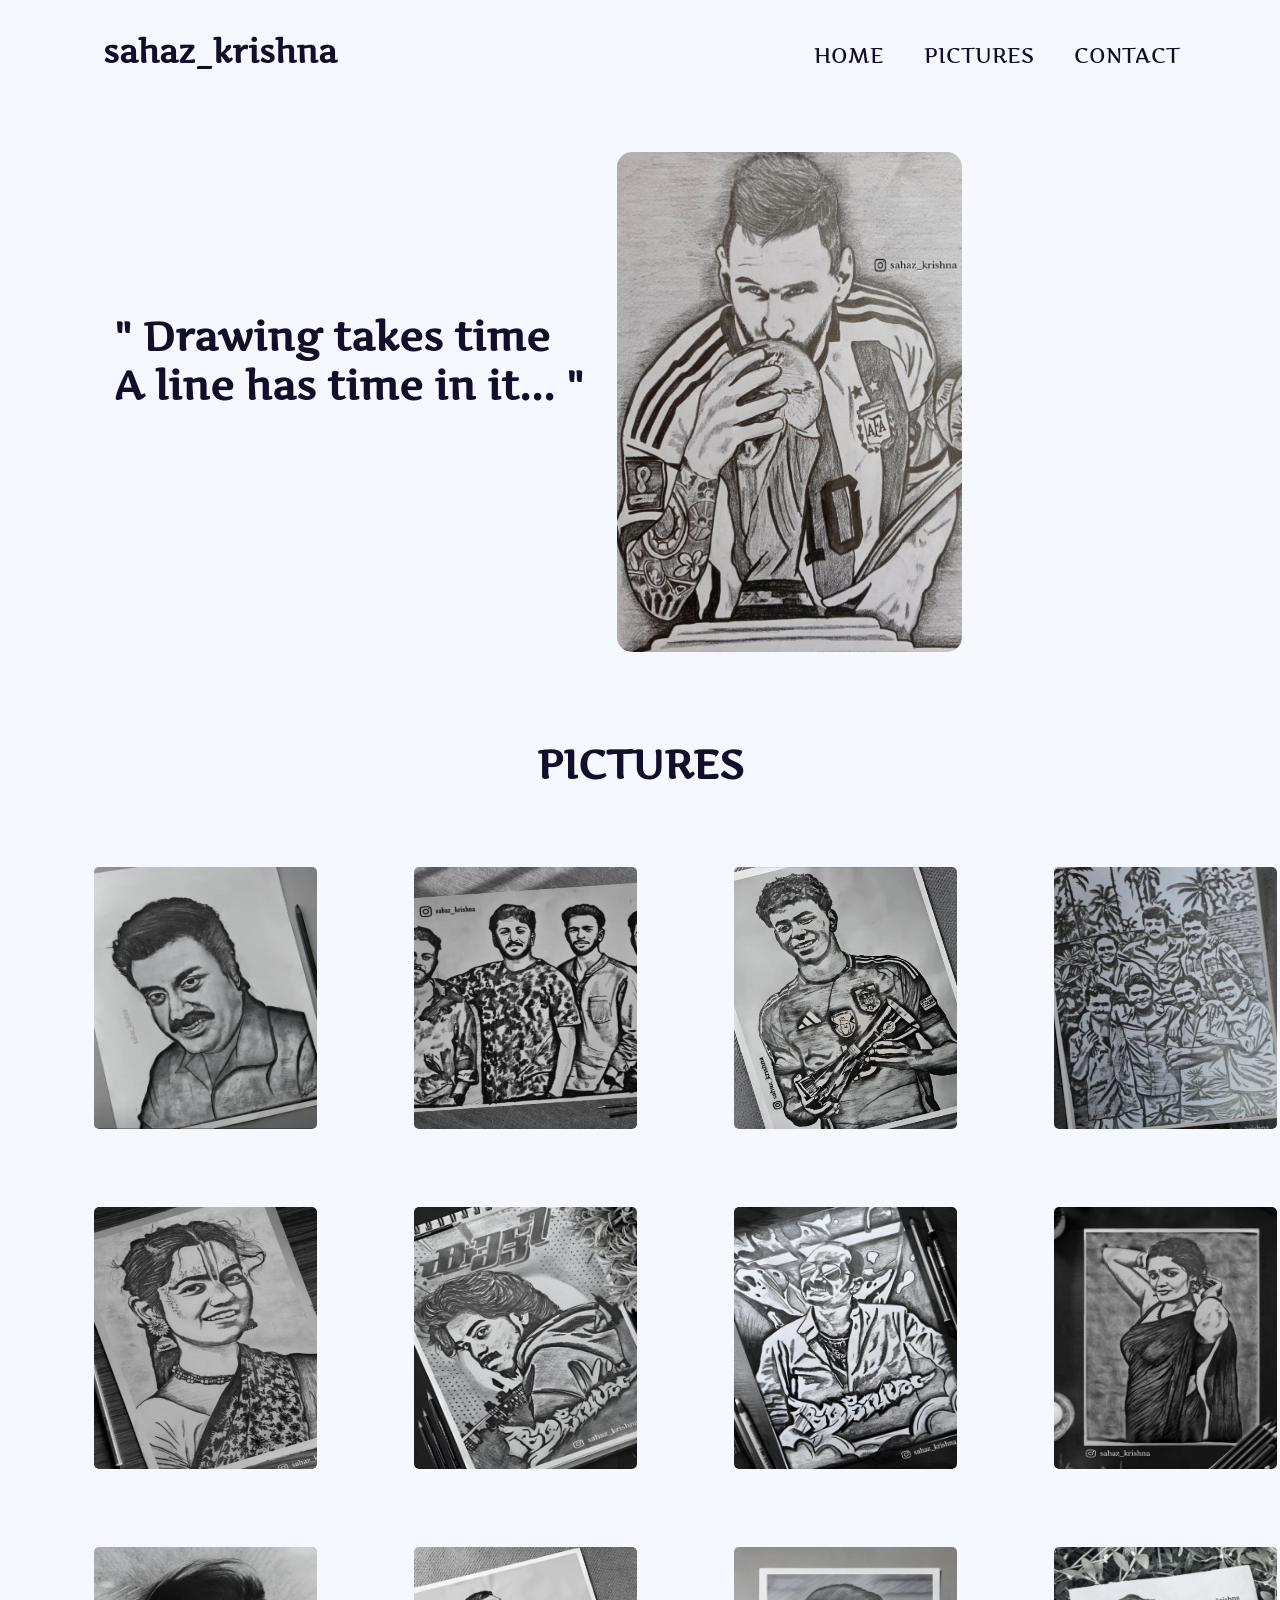
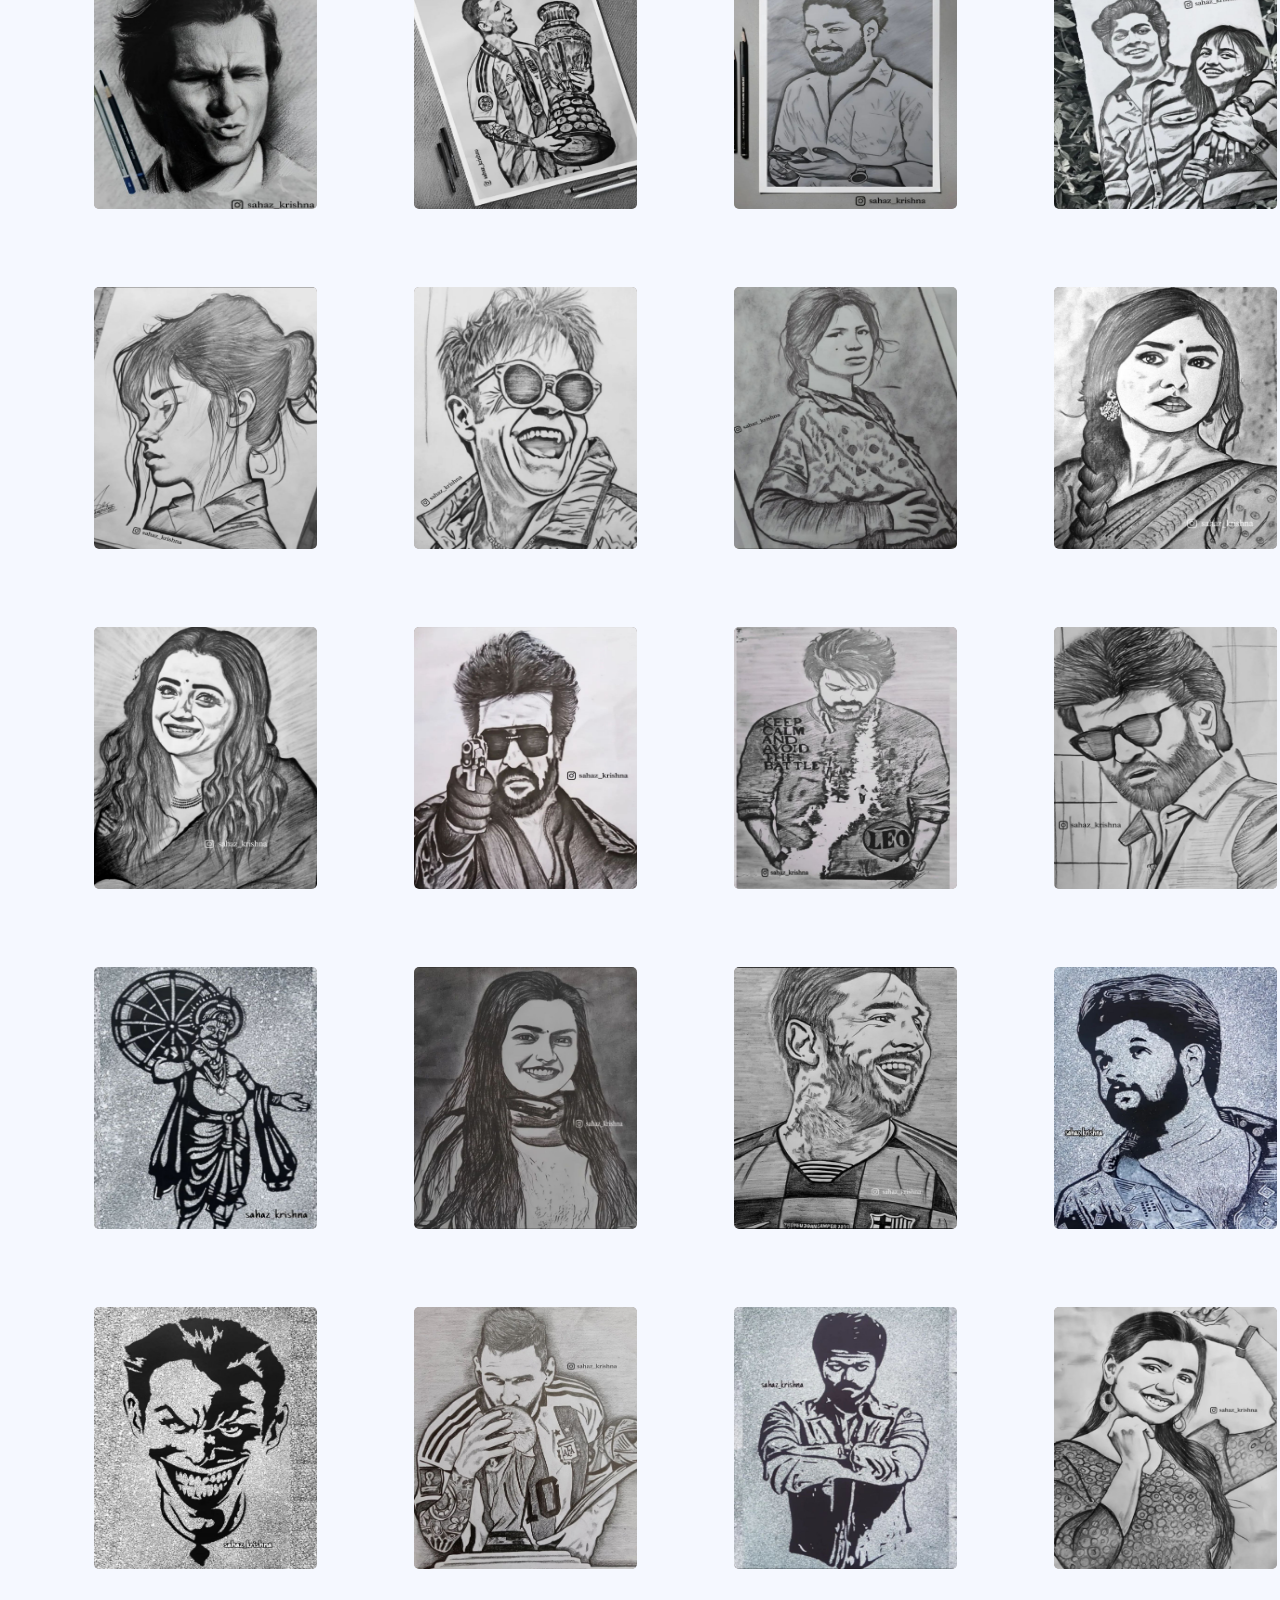
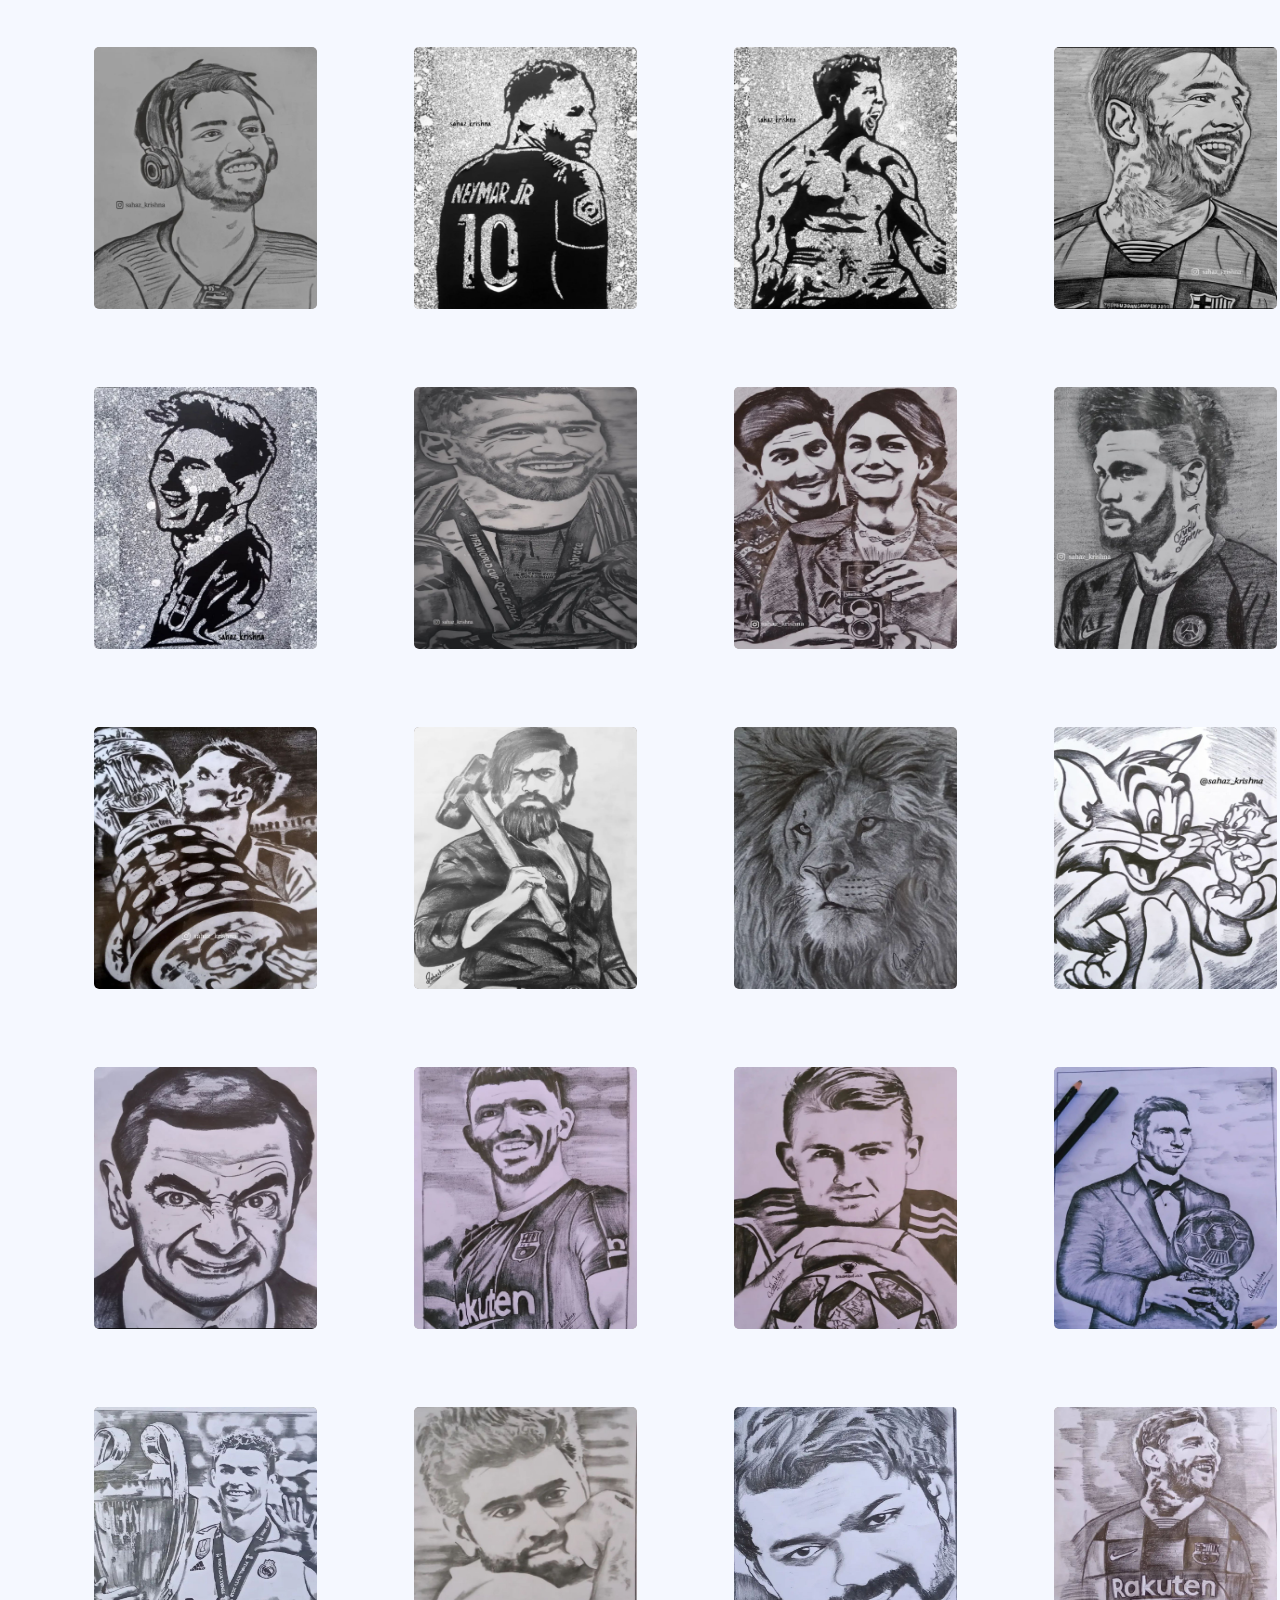
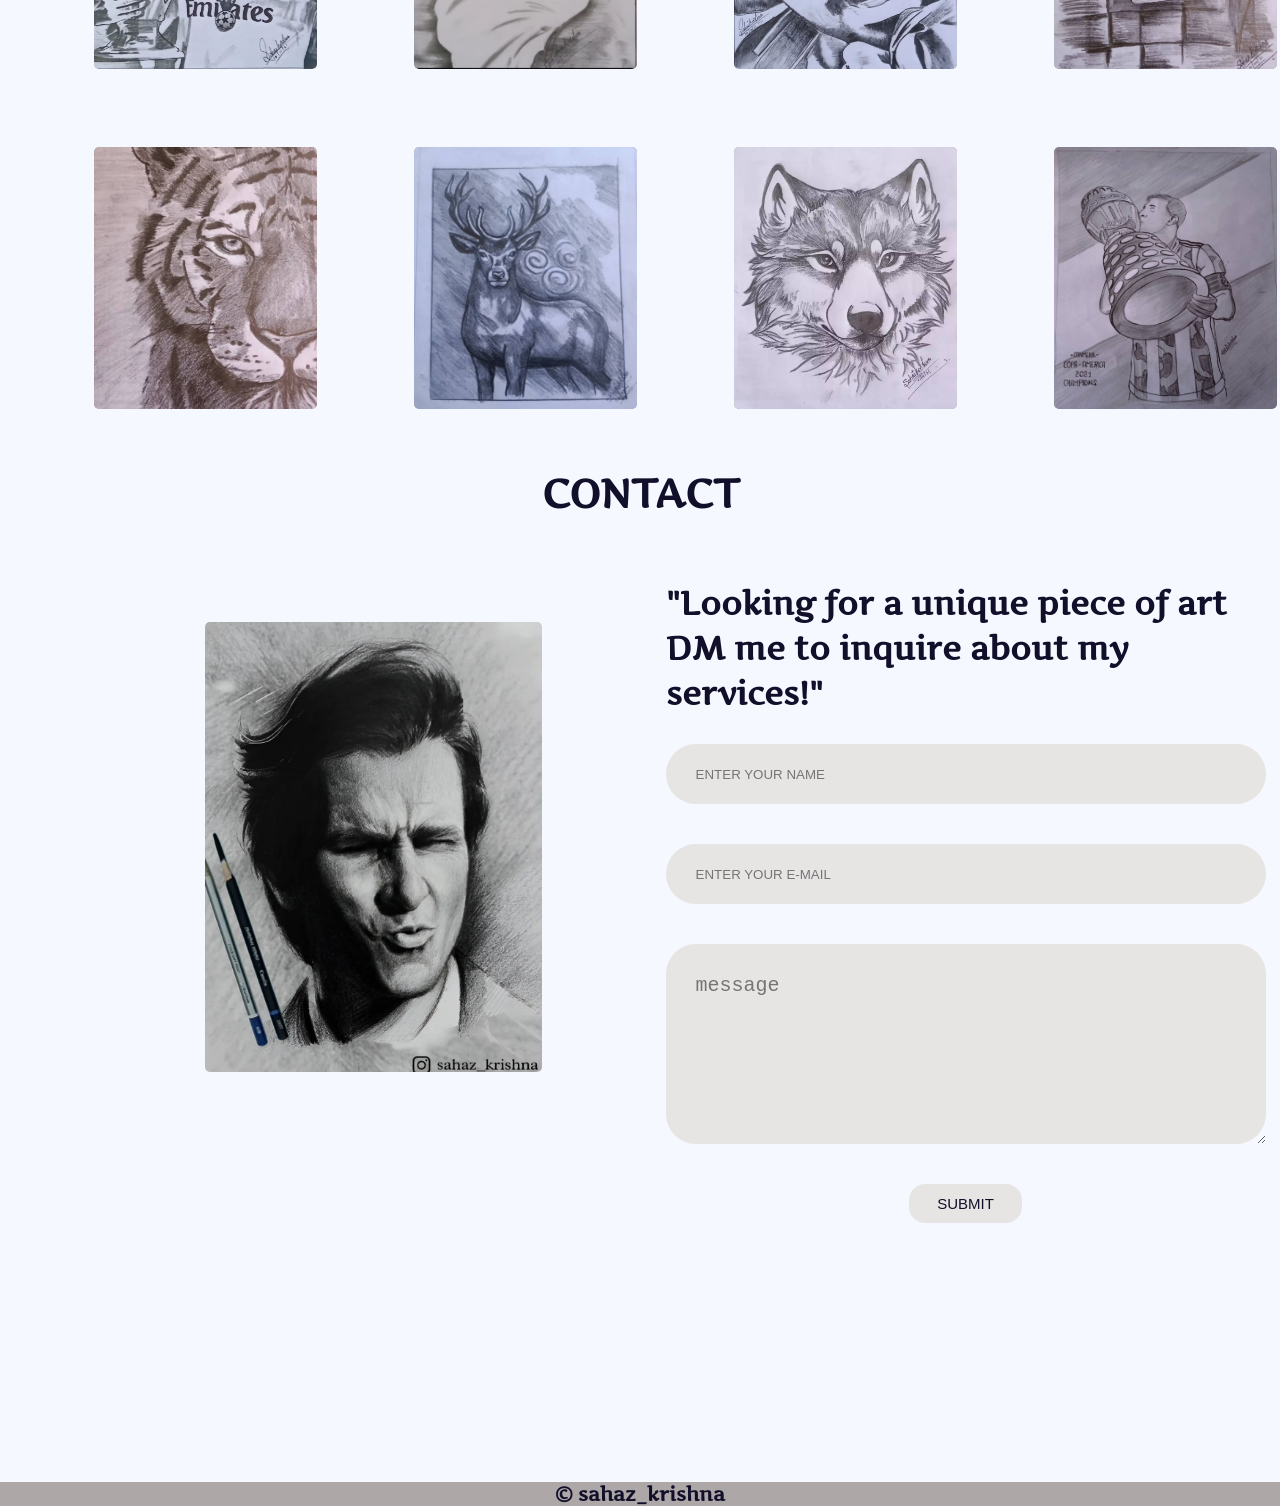
==== index.html @ 99e33f2a "second-version" ====
<!DOCTYPE html>
<html lang="en">
<head>
    <meta charset="UTF-8">
    <meta name="viewport" content="width=device-width, initial-scale=1.0">
    <title>sahaz_krishna</title>
    <link rel="preconnect" href="https://fonts.googleapis.com">
    <link rel="preconnect" href="https://fonts.gstatic.com" crossorigin>
    <link href="https://fonts.googleapis.com/css2?family=Artifika&family=Orbitron:wght@400..900&family=Share+Tech+Mono&display=swap" rel="stylesheet">
    <link rel="stylesheet" href="https://cdnjs.cloudflare.com/ajax/libs/font-awesome/6.7.1/css/all.min.css" integrity="sha512-5Hs3dF2AEPkpNAR7UiOHba+lRSJNeM2ECkwxUIxC1Q/FLycGTbNapWXB4tP889k5T5Ju8fs4b1P5z/iB4nMfSQ==" crossorigin="anonymous" referrerpolicy="no-referrer" />
    <link rel="stylesheet" href="style.css">
    <link rel="stylesheet" media="screen and (max-width:530px)" href="phone.css">
</head>
<body>
<div id="home">
    <div class="navbar" >
        <div class="logo">
            <h1>sahaz_krishna</h1>
        </div>
        <div class="travel">
            <i onclick="rembar()" class="fa-solid fa-xmark" ></i>
            <i onclick="bar()" class="fa-solid fa-bars"></i>
            <ul>
                <li><a href="#home">HOME</a></li>
                <li><a href="#pictures">PICTURES</a></li>
                <li><a href="#contact">CONTACT</a></li>
            </ul>
        </div>
    </div>
    <!-- ...........photo............................................... -->
    <div class="text">
        <div class="text1">
            <h1>&quot Drawing takes time <br> A line has time in it... &quot</h1>
        </div>
        <div class="card">
            <div class="logo2">
                <div class="front">
                </div>
                <div class="back">
                    <h2>Reach out to me for professional inquiries</h2>
                    <a href="https://www.instagram.com/sahaz_krishna?utm_source=ig_web_button_share_sheet&igsh=ZDNlZDc0MzIxNw=="><i class="fa-brands fa-instagram"></i></a>
                    <br>
                    <h2>ph : 7012137377</h2>
                </div>
            </div>
        </div>
    </div>
    
</div>
    <!-- .....................pictures........................................ -->
<div id="pictures">
    <div class="pictures" id="#pic">
        <h1>PICTURES</h1>
        <div class="grid">
            <div>
                <img src="images/photo1.jpg" alt="1">
            </div>
            <div>
                <img src="images/photo2.jpg" alt="2">
            </div>
            <div>
                <img src="images/photo3lamineyamal.jpg" alt="3">
            </div>
            <div>
                <img src="images/photo4cinima.jpg" alt="4">
            </div>
        </div>
        <div class="grid">
            <div>
                <img src="images/photo5.jpg" alt="5">
            </div>
            <div>
                <img src="images/photokuttiavesham6.jpg" alt="6">
            </div>
            <div>
                <img src="images/photo7avesham.jpg" alt="7">
            </div>
            <div>
                <img src="images/photo8.jpg" alt="8">
            </div>
        </div>
        <div class="grid">
            <div>
                <img src="images/photosigma9.jpg" alt="9">
            </div>
            <div>
                <img src="images/photomessi10.jpg" alt="10">
            </div>
            <div>
                <img src="images/photozodes11.jpg" alt="11">
            </div>
            <div>
                <img src="images/photo12premlu.jpg" alt="12">
            </div>
        </div>
        <div class="grid">
            <div>
                <img src="images/photo13.jpg" alt="13">
            </div>
            <div>
                <img src="images/photo14elonmusk.jpg" alt="14">
            </div>
            <div>
                <img src="images/photo15.jpg" alt="15">
            </div>
            <div>
                <img src="images/photo16.jpg" alt="16">
            </div>
        </div>
        <div class="grid">
            <div>
                <img src="images/photo17.jpg" alt="17">
            </div>
            <div>
                <img src="images/photo18kabali.jpg" alt="18">
            </div>
            <div>
                <img src="images/photo19vijay.jpg" alt="19">
            </div>
            <div>
                <img src="images/photo20kabali.jpg" alt="20">
            </div>
        </div>
        <div class="grid">
            <div>
                <img src="images/photo21maveli.jpg" alt="21">
            </div>
            <div>
                <img src="images/photo22.jpg" alt="22">
            </div>
            <div>
                <img src="images/photo23messi.jpg" alt="23">
            </div>
            <div>
                <img src="images/photo24.jpg" alt="24">
            </div>
        </div>
        <div class="grid">
            <div>
                <img src="images/photo25joker.jpg" alt="25">
            </div>
            <div>
                <img src="images/photo26messicup.jpg" alt="26">
            </div>
            <div>
                <img src="images/photovijay27.jpg" alt="27">
            </div>
            <div>
                <img src="images/photo28.jpg" alt="28">
            </div>
        </div>
        <div class="grid">
            <div>
                <img src="images/photo29thoopi.jpg" alt="29">
            </div>
            <div>
                <img src="images/photo30neymar.jpg" alt="30">
            </div>
            <div>
                <img src="images/photo31ronaldo.jpg" alt="31">
            </div>
            <div>
                <img src="images/photo23messi.jpg" alt="32">
            </div>
        </div>
        <div class="grid">
            <div>
                <img src="images/messi32.jpg" alt="33">
            </div>
            <div>
                <img src="images/messi33.jpg" alt="33">
            </div>
            <div>
                <img src="images/dhulkar34.jpg" alt="34">
            </div>
            <div>
                <img src="images/neymar35.jpg" alt="35">
            </div>
        </div>
        <div class="grid">
            <div>
                <img src="images/messi36.jpg" alt="36">
            </div>
            <div>
                <img src="images/rocky38.jpg" alt="38">
            </div>
            <div>
                <img src="images/lion40.jpg" alt="40">
            </div>
            <div>
                <img src="images/tomandjerry41.jpg" alt="41">
            </div>
        </div>
        <div class="grid">
            <div>
                <img src="images/mrbean42.jpg" alt="42">
            </div>
            <div>
                <img src="images/barca43.jpg" alt="43">
            </div>
            <div>
                <img src="images/photo44.jpg" alt="44">
            </div>
            <div>
                <img src="images/messi45.jpg" alt="45">
            </div>
        </div>
        <div class="grid">
            <div>
                <img src="images/ronaldo46.jpg" alt="46">
            </div>
            <div>
                <img src="images/nivin47.jpg" alt="47">
            </div>
            <div>
                <img src="images/vijay48.jpg" alt="48">
            </div>
            <div>
                <img src="images/messi49.jpg" alt="49">
            </div>
        </div>
        <div class="grid">
            <div>
                <img src="images/tiger50.jpg" alt="50">
            </div>
            <div>
                <img src="images/deer51.jpg" alt="51">
            </div>
            <div>
                <img src="images/fox52.jpg" alt="52">
            </div>
            <div>
                <img src="images/messi53.jpg" alt="53">
            </div>
        </div>
        <div class="popup">
            <span>&times</span>
            <img src="images/photo1.jpg" alt="popup">
        </div>
    </div>
</div>
    <!-- .................................contact............................................... -->
<div id="contact">
    <div class="contact" id="#cnn">
        <h1>CONTACT</h1>
     </div>
     <div class="form">
        <div class="sigma">
            <img src="images/photosigma9.jpg" alt="sigma">
        </div>
        <div class="touch">
            <h1>"Looking for a unique piece of art <br> DM me to inquire about my services!"</h1>
        </div>
     </div>
     <form action="https://formspree.io/f/xgveznrw" method="post" class="msg">
        <div class="inner">
            <input type="text" name="name" placeholder="ENTER YOUR NAME" required class="msg1">
            <input type="email" name="email" placeholder="ENTER YOUR E-MAIL" required class="msg2">
            <textarea name="message" placeholder="message" required class="msg3"></textarea>
            <button type="submit" class="submit">SUBMIT</button>
        </div>
     </form>
     <!-- ...................................copy-right.................................. -->
      <div class="copy">
        <h1>&copy sahaz_krishna</h1>
      </div>
</div>
    
    <script src="script.js"></script>
</body>
</html>
---- style.css ----
*{
    margin: 0;
    padding: 0;
    box-sizing: border-box;
}
html{
    scroll-behavior: smooth;
}
body{
    background-color: #f5f8ff; 
    color: #110f29;
    font-family: "Artifika";
}
.travel i{
    display: none;
}
.navbar{
    display: flex;
    justify-content: space-between;
    align-items: center;
    height: 80px;
    padding: 40px 80px;
}
.travel ul{
    display: flex;
    align-items: center;
}
.travel ul li{
    list-style: none;
    
}
.travel ul a{
    text-decoration: none;
    padding: 20px;
    font-size: 1.3rem;
    color: #110f29;
    position: relative;
}
.travel ul a::after{
    content: "";
    position: absolute;
    background-color: #110f29;
    height: 2px;
    width: 0%;
    top: 42px;
    left: 23px;
    transition: 0.5s;
}
.travel ul a:hover::after{
    width: 57%;
}
.travel{
    margin-top: 30px;
}
.logo{
    padding: 3px 22px 5px 23px;
    margin-top: 25px;
}
/* .............photo................... */
.text{
    display: flex;
    justify-content: space-between;
    align-items: center;
    height: 630px;
    position: relative;
}
.text .logo2{
    height: 500px;
    width: 345px;
    position: relative;
    top: 7px;
    right: 318px;
    background-color: #f5f8ff;
    transition: 1s;
    cursor: pointer;
    transform-style: preserve-3d;
}

.text .text1 h1{
    position: absolute;
    top: 232px;
    left: 114px;
    font-size: 40px;
}
.front , .back{
    width: 100%;
    height: 100%;
    position: absolute;
    border-radius: 15px;
    backface-visibility: hidden;
}
.front{
    background: url(images/photo26messicup.jpg);
    background-size: cover;
    
}
.back{
    background-color:#ada7a7;
    transform: rotateY(180deg);
    display: flex;
    flex-direction: column;
    align-items: center;
    justify-content: center;
    text-align: center; 
}
.back a{
    position: absolute;
    top: 66%;
    left: 46%;
    font-size: 30px;
    color: black;
    transition: 0.5s;
}
.back a:hover{
    color: #110f29;
    transform: translateY(-2px);
}
.card:hover .logo2{
    transform: rotateY(180deg);
}
/* ..............................grid...................... */
.pictures h1{
    text-align: center;
    margin-top: 30px;
    font-size: 40px;
}
.grid{
    display: grid;
    grid-template-columns: repeat(auto-fit,minmax(220px,1fr));
    grid-gap: 0px;
}
.grid div{
    background: #ada7a7;
    margin-top: 78px;
    margin-left: 94px;
    height: 262px;
    width: 223px;
    border-radius: 5px;
    overflow: hidden;
    display: inline-block;
    cursor: pointer;
}
.grid div img{
    height: 262px;
    width: 223px;
    border-radius: 5px;
    transition: 0.5s;

}
.grid div img:hover{
    scale: 1.1;
}
.popup{
    position: fixed;
    top: 0;
    left: 0;
    height: 100%;
    width: 100%;
    background: rgba(0, 0, 0, 0.9);
    z-index: 100;
    display: none;
}
.popup img{
    position: absolute;
    top: 20%;
    left: 30%;
    height: 60%;
    width: 40%;
    border-radius: 5px;
}
.popup span{
    font-size: 40px;
    color: #ada7a7;
    position: absolute;
    top: 19%;
    left: 68%;
    z-index: 110;
    cursor: pointer;
}
/* ..............................CONTACT.................... */
.contact h1{
    text-align: center;
    margin-top: 60px;
    font-size: 40px;
}
.form{
    display: flex;
    justify-content: space-between;
    margin-top: 5%;
    position: relative;
}
.form img{
    height: 450px;
    position: absolute;
    top: 0%;
    left: 16%;
    border-radius: 5px;
    margin-top: 40px;
}
.form h1{
    position: absolute;
    top: 0;
    right: 4%;
    left: 52%;
    line-height: 1.4;
}
.msg{
    position: relative;
    gap: 20px;
    height: 100vh;
}
.msg .inner{
    display: flex;
    align-items: center;
    flex-direction: column;
    position: absolute;
    left: 52%;
    top: 18%;
    gap: 40px;
}
.msg .inner input{
    height: 50px;
    width: 600px;
    border: none;
    background-color: hsl(0, 4%, 90%);
    padding: 30px;
    border-radius: 30px;
}
.msg .inner input:focus{
    border: #110f29;
}
.msg .inner textarea{
    height: 200px;
    width: 600px;
    border: none;
    background-color: hsl(0, 4%, 90%);
    padding: 30px;
    border-radius: 30px;
    font-size: 20px;
}
.msg .inner textarea:focus{
    border: #110f29;
}
.msg .inner button{
    outline: none;
    border: none;
    background-color: hsl(0, 4%, 90%);
    color: #110f29;
    padding: 11px 28px;
    font-size: 15px;
    border-radius: 16px;
    transition: 05s;
    cursor: pointer;
}
.msg .inner button:active{
    background-color: #ada7a7;
}
form a i{
    position: absolute;
    top: 68%;
    left: 26%;
    font-size: 29px;
    color: black;
    transition: 0.5s;
}
form a i:hover{
    color: #ada7a7;
    transform: translateY(-3px);
}
/* ...........................copy......................... */
.copy h1{
    text-align: center;
    font-size: 20px;
    background-color: #ada7a7;
}
---- phone.css ----
.logo h1{
    font-size: 46px;
    margin-top: 10px;
}
.travel{
    position: fixed;
    top: -51px;
    height: 219%;
    width: 35%;
    background-color: dimgrey;
    left: 100%;
    z-index: 2;
    transition: 0.5s;
}
.travel ul{
    display: block;
    position: absolute;
    top: 5%;
    left: 12%;
    font-size: 62px;
}
.travel ul li a{
    font-size: 36px;
    padding: 0px;
}
.travel .fa-bars{
    display: block;
    position: absolute;
    top: 67px;
    left: -53%;
    font-size: 38px;
    z-index: -2;
    transition: 0.5s;
}
.travel .fa-xmark{
    display: block;
    position: absolute;
    top: 67px;
    left: 100%;
    font-size: 55px;
    z-index: -2;
}
.travel ul a:hover::after{
    left: 7px;
}
/* .....................photo-adjust......................... */
.text{
    height: 1740px;
    margin-top: 10px;
    width: 804px;
}
.text .logo2 {
    top: -172px;
    right: 67px;
    height: 1086px;
    width: 666px;
    font-size: 28px;
}
.text .text1 h1 {
    top: 1395px;
    left: 96px;
    font-size: 56px;
}
.back a{
    font-size: 80px;
}
.pictures{
    width: 810px;
}
.grid {
    grid-template-columns: repeat(auto-fit, minmax(220px, 1fr));
    grid-gap: 16px;
    width: 658px;
}
.grid div{
    margin-left: 128px;
}
#contact{
    width: 809px;
}
.form img{
    height: 337px;
    left: 13%;
    top: 55px;
}
.msg .inner{
    left: 22%;
}
.form h1{
    font-size: 18px;
    left: 48%;
    top: 48px;
}
.msg .inner input {
    width: 349px;
    padding: 20px;
    outline-color: black;
    font-size: 15px;
}
.msg .inner textarea{
    width: 349px;
    outline-color: black;
}
.form img{
    border-radius: 16px;
}
.msg .inner {
    left: 48%;
    top: 137px;
    border-radius: 10px;
}
form a i{
    top: 65%;
}
.msg{
    height: 75vh;
}
.grid div img{
    border-radius: 10px;
}
.grid div{
    background: #f5f8ff;
}
.popup img{
    top: 30%;
    left: 25%;
    height: 30%;
    width: 50%;
}
.popup span{
    font-size: 78px;
    color: black;
    top: 29%;
    left: 68%;
}
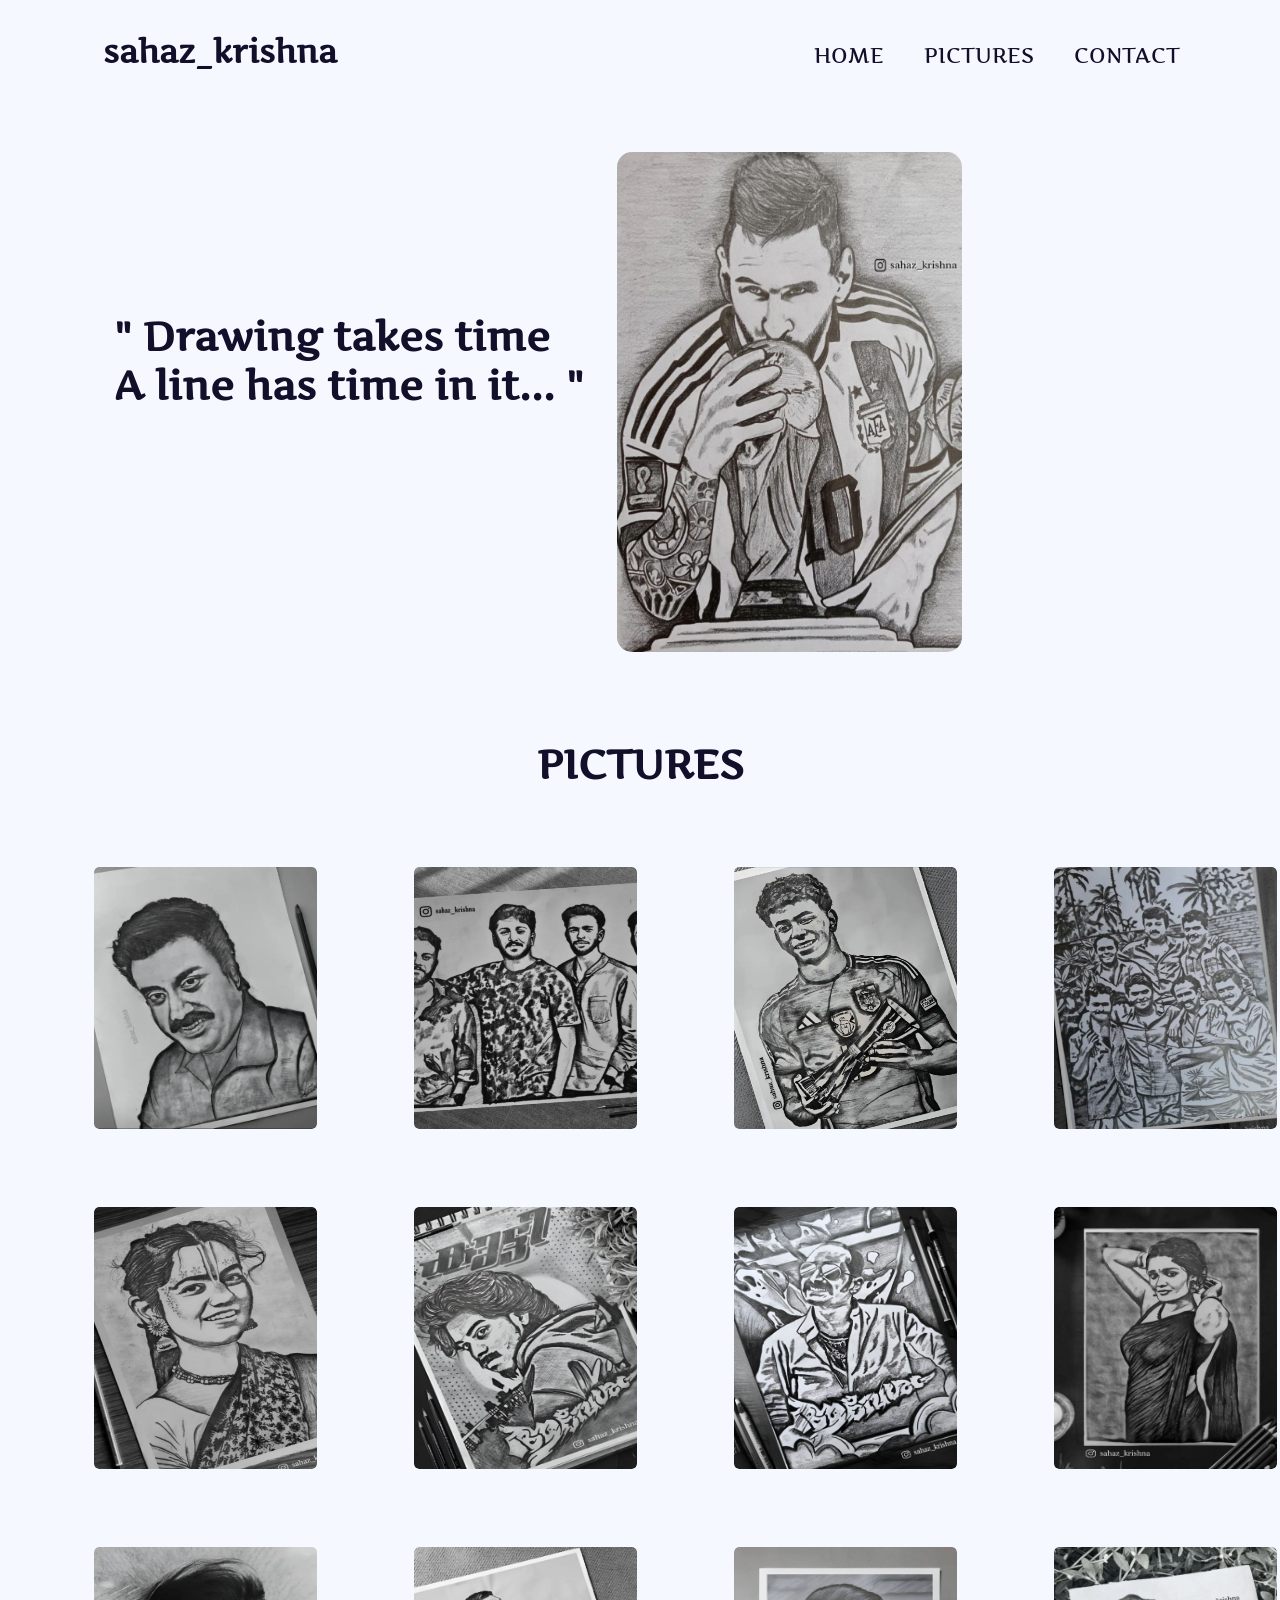
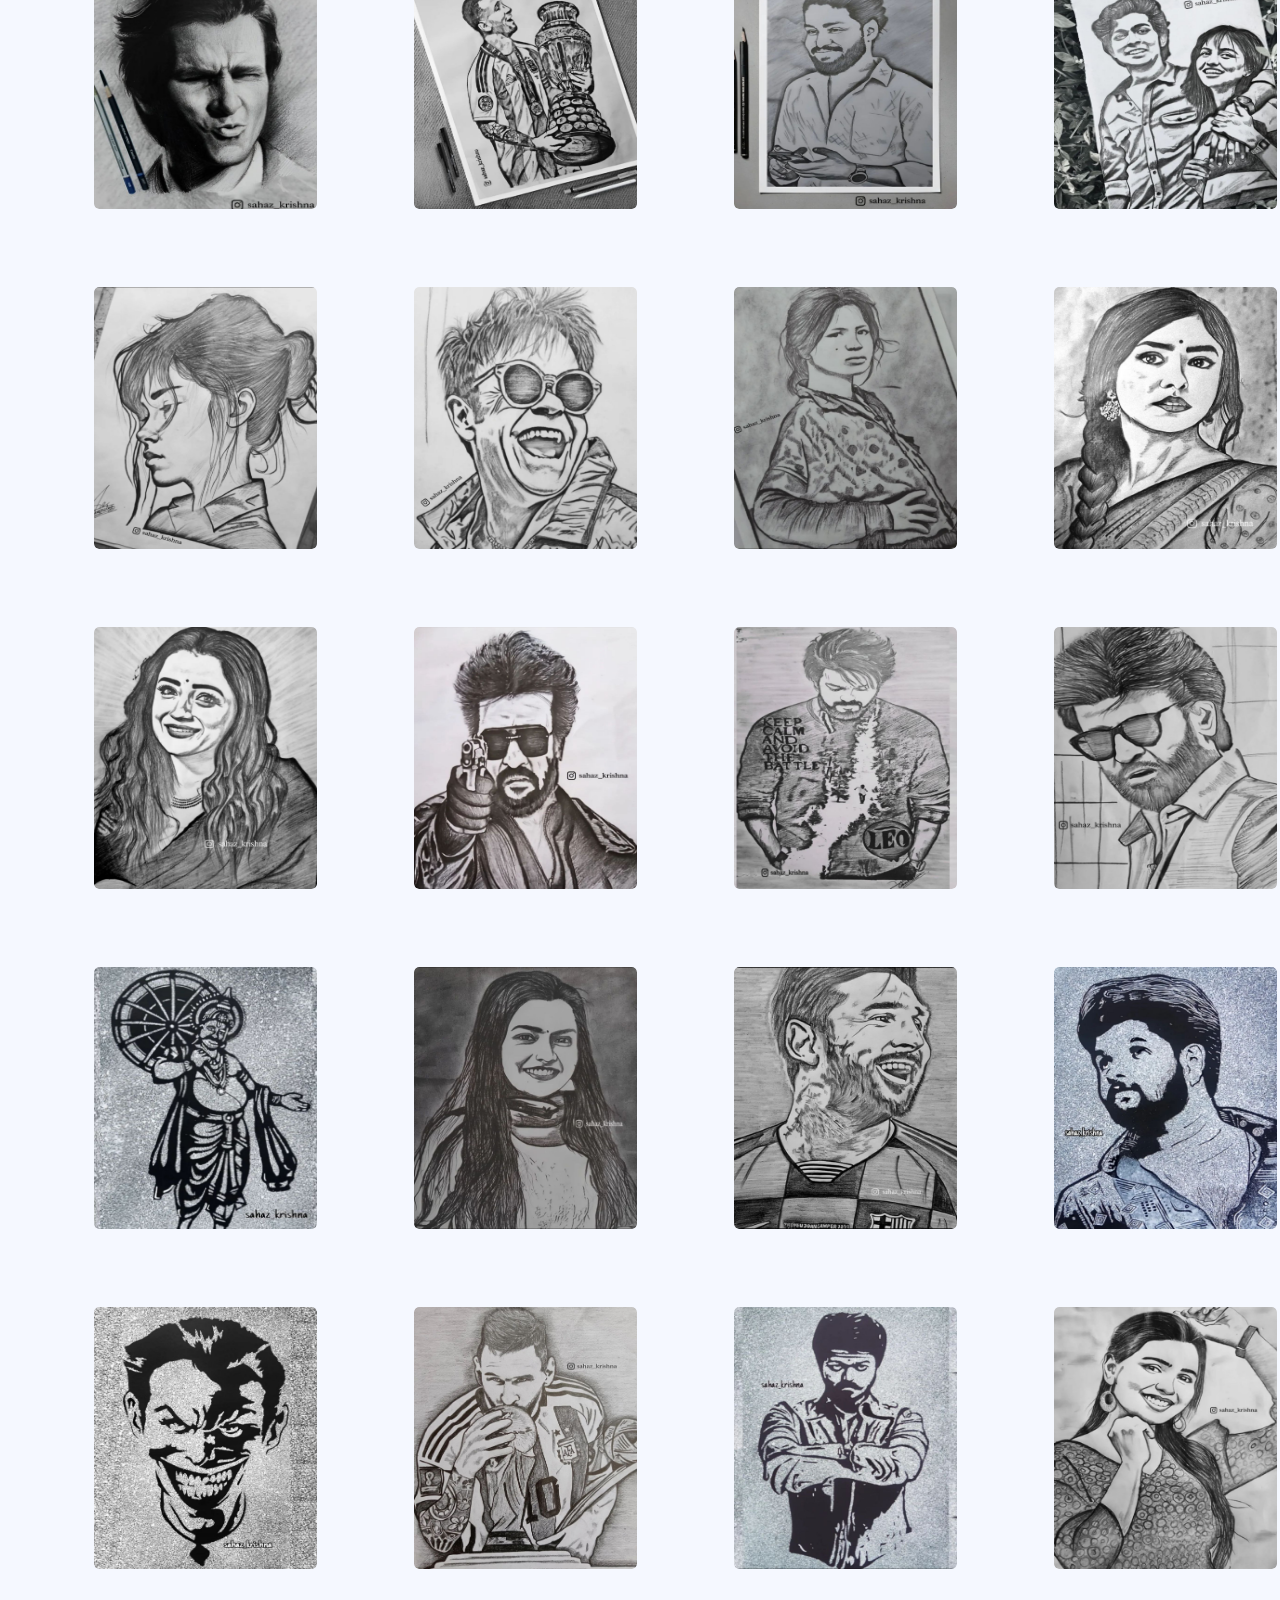
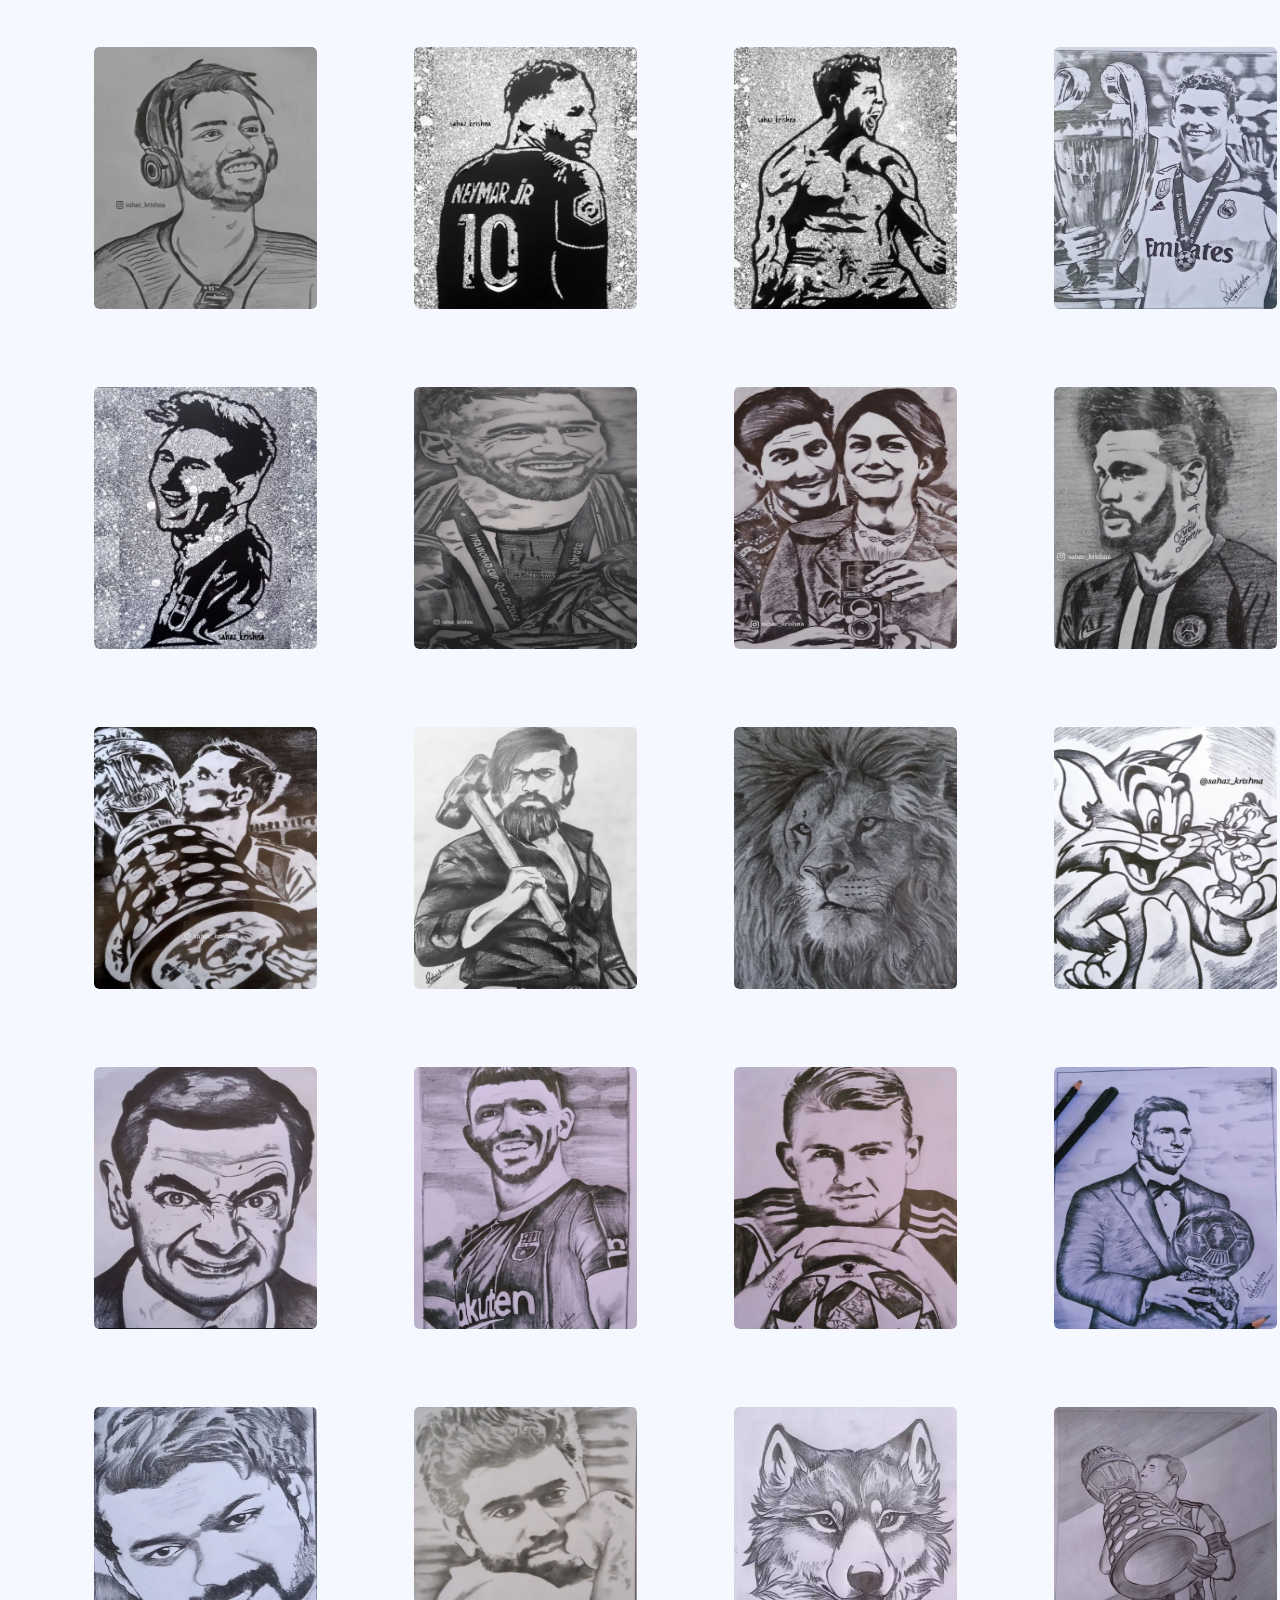
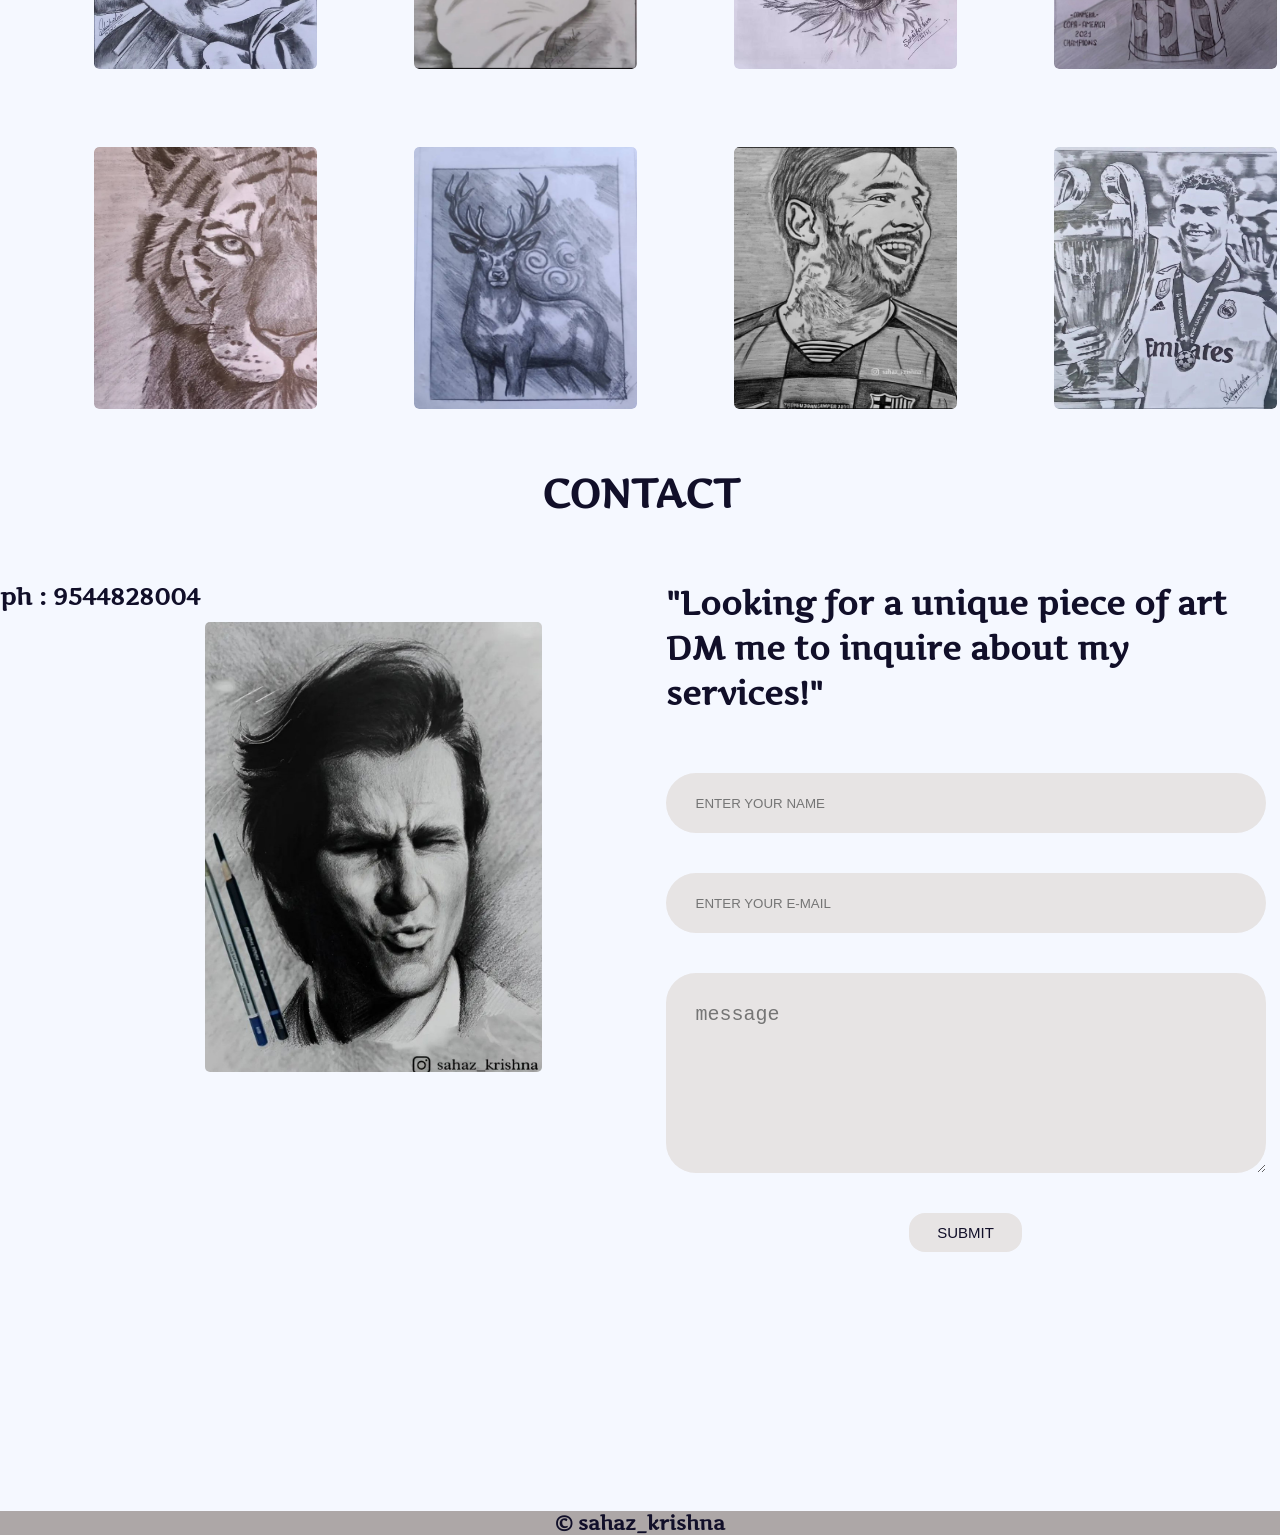
==== commit c268ce29: "tenth-version" ====
--- a/index.html
+++ b/index.html
@@ -3,13 +3,14 @@
 <head>
     <meta charset="UTF-8">
     <meta name="viewport" content="width=device-width, initial-scale=1.0">
+    <link rel="shortcut icon" href="images/photo23messi.jpg">
     <title>sahaz_krishna</title>
     <link rel="preconnect" href="https://fonts.googleapis.com">
     <link rel="preconnect" href="https://fonts.gstatic.com" crossorigin>
     <link href="https://fonts.googleapis.com/css2?family=Artifika&family=Orbitron:wght@400..900&family=Share+Tech+Mono&display=swap" rel="stylesheet">
     <link rel="stylesheet" href="https://cdnjs.cloudflare.com/ajax/libs/font-awesome/6.7.1/css/all.min.css" integrity="sha512-5Hs3dF2AEPkpNAR7UiOHba+lRSJNeM2ECkwxUIxC1Q/FLycGTbNapWXB4tP889k5T5Ju8fs4b1P5z/iB4nMfSQ==" crossorigin="anonymous" referrerpolicy="no-referrer" />
     <link rel="stylesheet" href="style.css">
-    <link rel="stylesheet" media="screen and (max-width:530px)" href="phone.css">
+    <link rel="stylesheet" media="screen and (max-width:1000px)" href="phone.css">
 </head>
 <body>
 <div id="home">
@@ -40,7 +41,7 @@
                     <h2>Reach out to me for professional inquiries</h2>
                     <a href="https://www.instagram.com/sahaz_krishna?utm_source=ig_web_button_share_sheet&igsh=ZDNlZDc0MzIxNw=="><i class="fa-brands fa-instagram"></i></a>
                     <br>
-                    <h2>ph : 7012137377</h2>
+                    <h2>ph : 9544828004</h2>
                 </div>
             </div>
         </div>
@@ -160,7 +161,7 @@
                 <img src="images/photo31ronaldo.jpg" alt="31">
             </div>
             <div>
-                <img src="images/photo23messi.jpg" alt="32">
+                <img src="images/ronaldo46.jpg" alt="46">
             </div>
         </div>
         <div class="grid">
@@ -207,30 +208,30 @@
         </div>
         <div class="grid">
             <div>
+                <img src="images/vijay48.jpg" alt="48">
+            </div>
+            <div>
+                <img src="images/nivin47.jpg" alt="47">
+            </div>
+            <div>
+                <img src="images/fox52.jpg" alt="52">
+            </div>
+            <div>
+                <img src="images/messi53.jpg" alt="53">
+            </div>
+        </div>
+        <div class="grid">
+            <div>
+                <img src="images/tiger50.jpg" alt="50">
+            </div>
+            <div>
+                <img src="images/deer51.jpg" alt="51">
+            </div>
+            <div>
+                <img src="images/photo23messi.jpg" alt="23">
+            </div>
+            <div>
                 <img src="images/ronaldo46.jpg" alt="46">
-            </div>
-            <div>
-                <img src="images/nivin47.jpg" alt="47">
-            </div>
-            <div>
-                <img src="images/vijay48.jpg" alt="48">
-            </div>
-            <div>
-                <img src="images/messi49.jpg" alt="49">
-            </div>
-        </div>
-        <div class="grid">
-            <div>
-                <img src="images/tiger50.jpg" alt="50">
-            </div>
-            <div>
-                <img src="images/deer51.jpg" alt="51">
-            </div>
-            <div>
-                <img src="images/fox52.jpg" alt="52">
-            </div>
-            <div>
-                <img src="images/messi53.jpg" alt="53">
             </div>
         </div>
         <div class="popup">
@@ -247,12 +248,13 @@
      <div class="form">
         <div class="sigma">
             <img src="images/photosigma9.jpg" alt="sigma">
+            <label for="img"><h2>ph : 9544828004</h2></label>
         </div>
         <div class="touch">
             <h1>"Looking for a unique piece of art <br> DM me to inquire about my services!"</h1>
         </div>
      </div>
-     <form action="https://formspree.io/f/xgveznrw" method="post" class="msg">
+     <form action="https://formspree.io/f/mvgobpwb" method="post" class="msg">
         <div class="inner">
             <input type="text" name="name" placeholder="ENTER YOUR NAME" required class="msg1">
             <input type="email" name="email" placeholder="ENTER YOUR E-MAIL" required class="msg2">
--- a/style.css
+++ b/style.css
@@ -130,7 +130,7 @@
     grid-gap: 0px;
 }
 .grid div{
-    background: #ada7a7;
+    background-color: #f5f8ff;
     margin-top: 78px;
     margin-left: 94px;
     height: 262px;
--- a/phone.css
+++ b/phone.css
@@ -47,25 +47,25 @@
 .text{
     height: 1740px;
     margin-top: 10px;
-    width: 804px;
+    width: 756px;
 }
 .text .logo2 {
     top: -172px;
-    right: 67px;
+    right: 41px;
     height: 1086px;
     width: 666px;
     font-size: 28px;
 }
 .text .text1 h1 {
     top: 1395px;
-    left: 96px;
+    left: 68px;
     font-size: 56px;
 }
 .back a{
     font-size: 80px;
 }
 .pictures{
-    width: 810px;
+    width: 756px;
 }
 .grid {
     grid-template-columns: repeat(auto-fit, minmax(220px, 1fr));
@@ -73,22 +73,28 @@
     width: 658px;
 }
 .grid div{
-    margin-left: 128px;
+    margin-left: 100px;
 }
 #contact{
-    width: 809px;
+    width: 756px;
 }
 .form img{
     height: 337px;
-    left: 13%;
+    left: 11%;
     top: 55px;
 }
+.form h2{
+    position: absolute;
+    top: 450px;
+    left: 142px;
+    font-size: 17px;
+}
 .msg .inner{
-    left: 22%;
+    left: 48%;
 }
 .form h1{
     font-size: 18px;
-    left: 48%;
+    left: 49%;
     top: 48px;
 }
 .msg .inner input {
@@ -132,4 +138,10 @@
     color: black;
     top: 29%;
     left: 68%;
+}
+.inner{
+    margin-bottom: 5px;
+}
+.copy h1{
+    margin-top: 140px;
 }
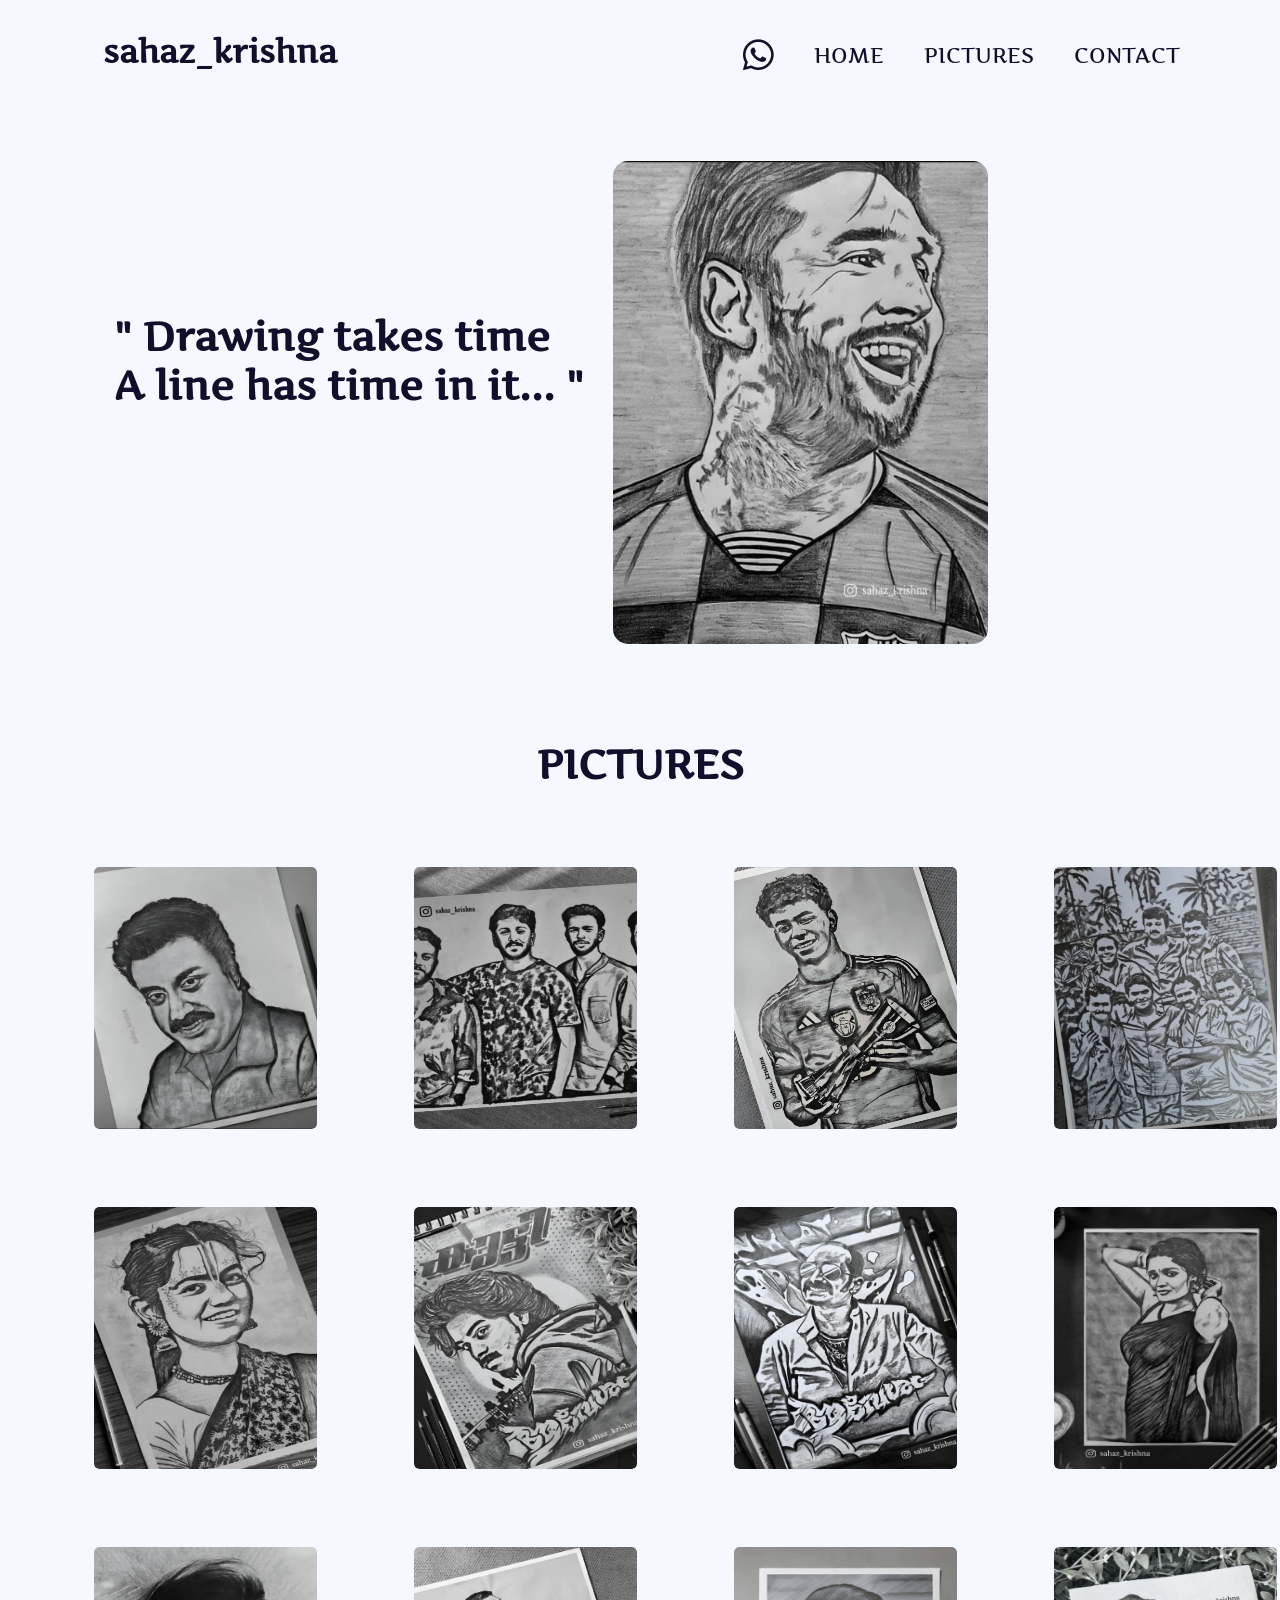
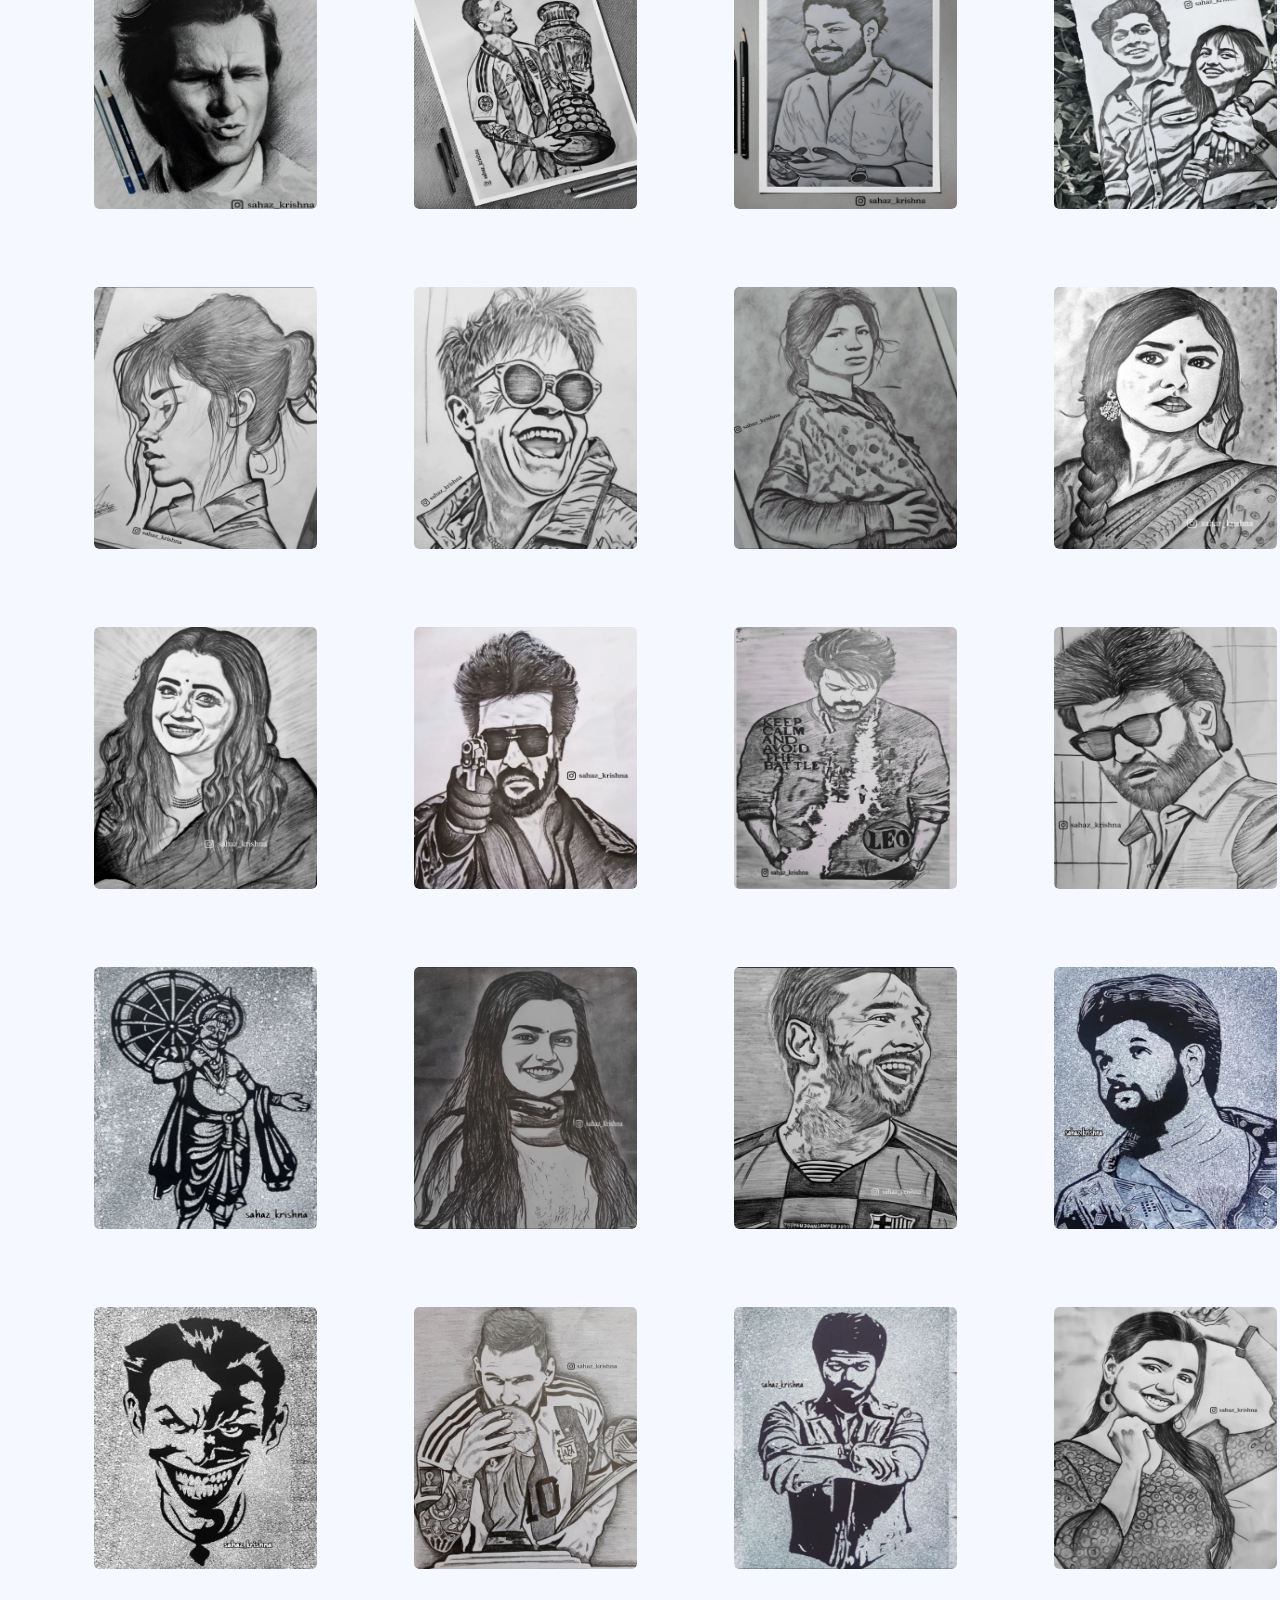
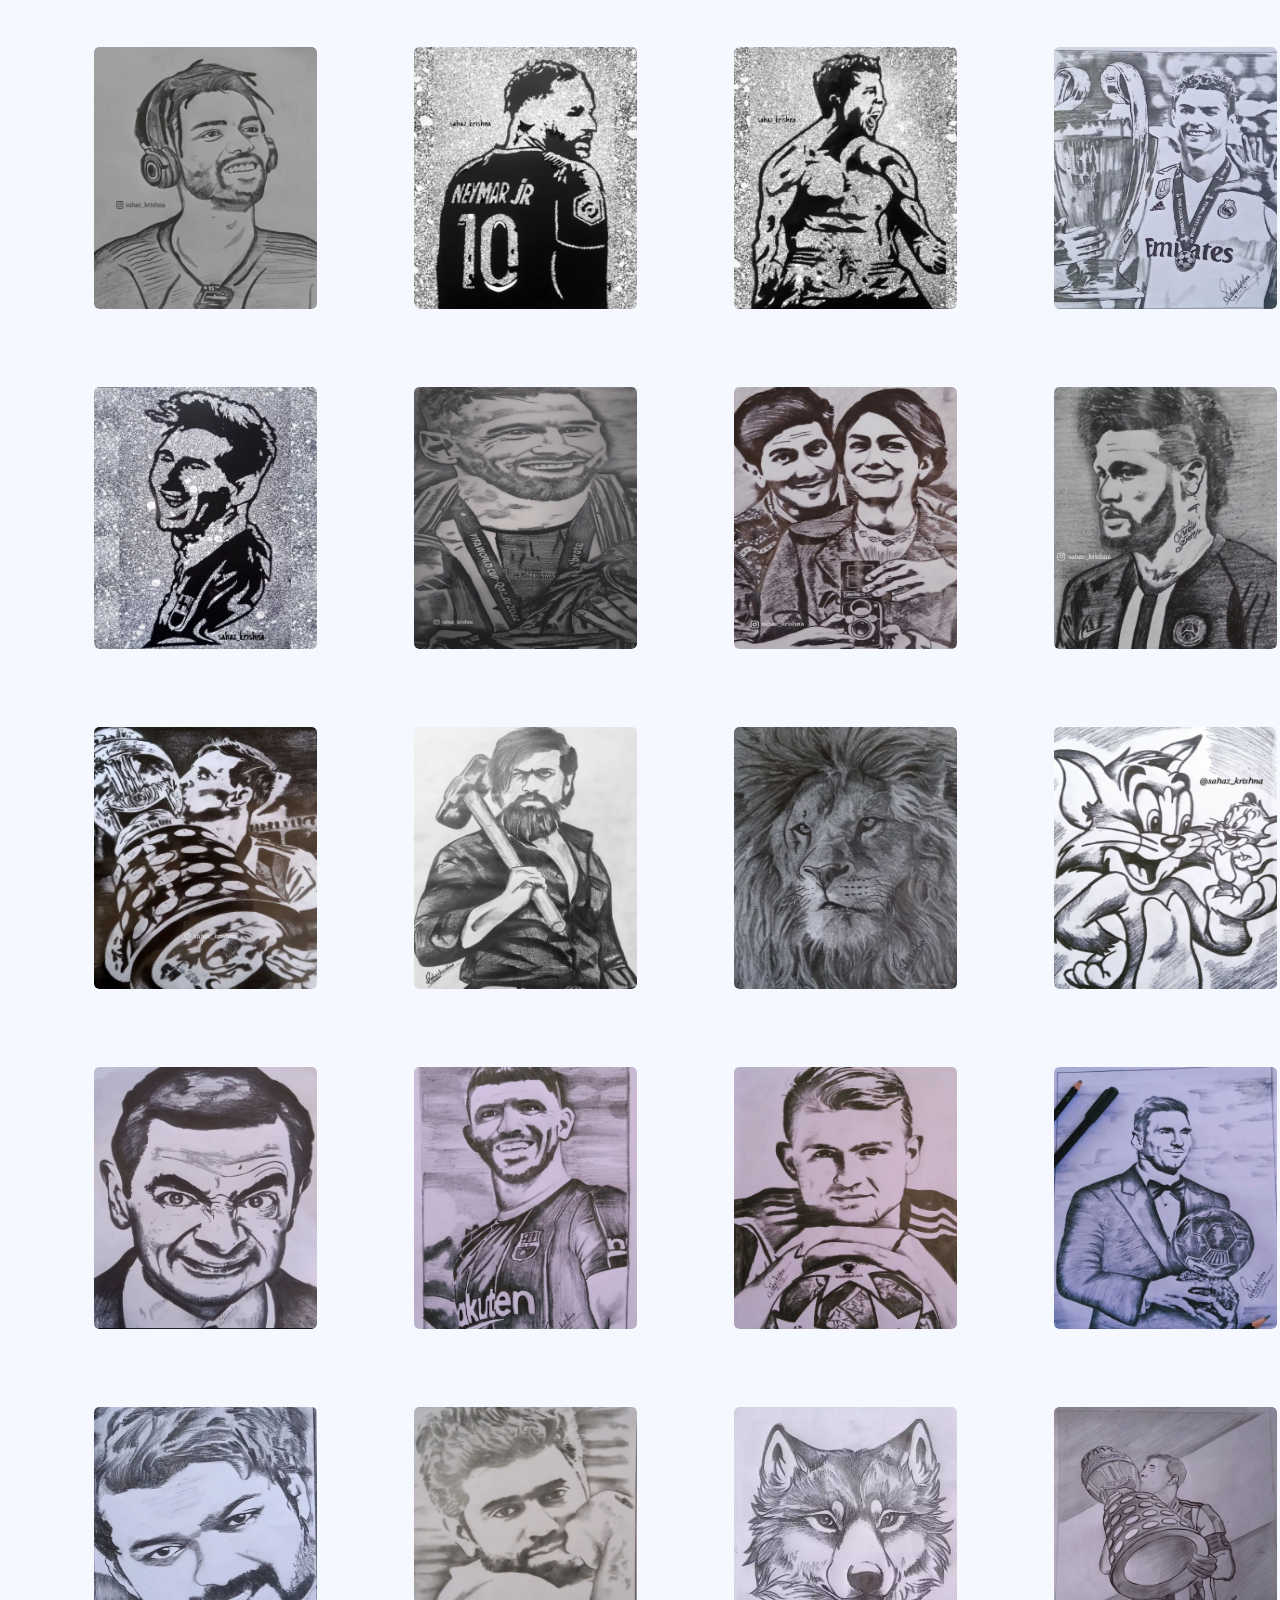
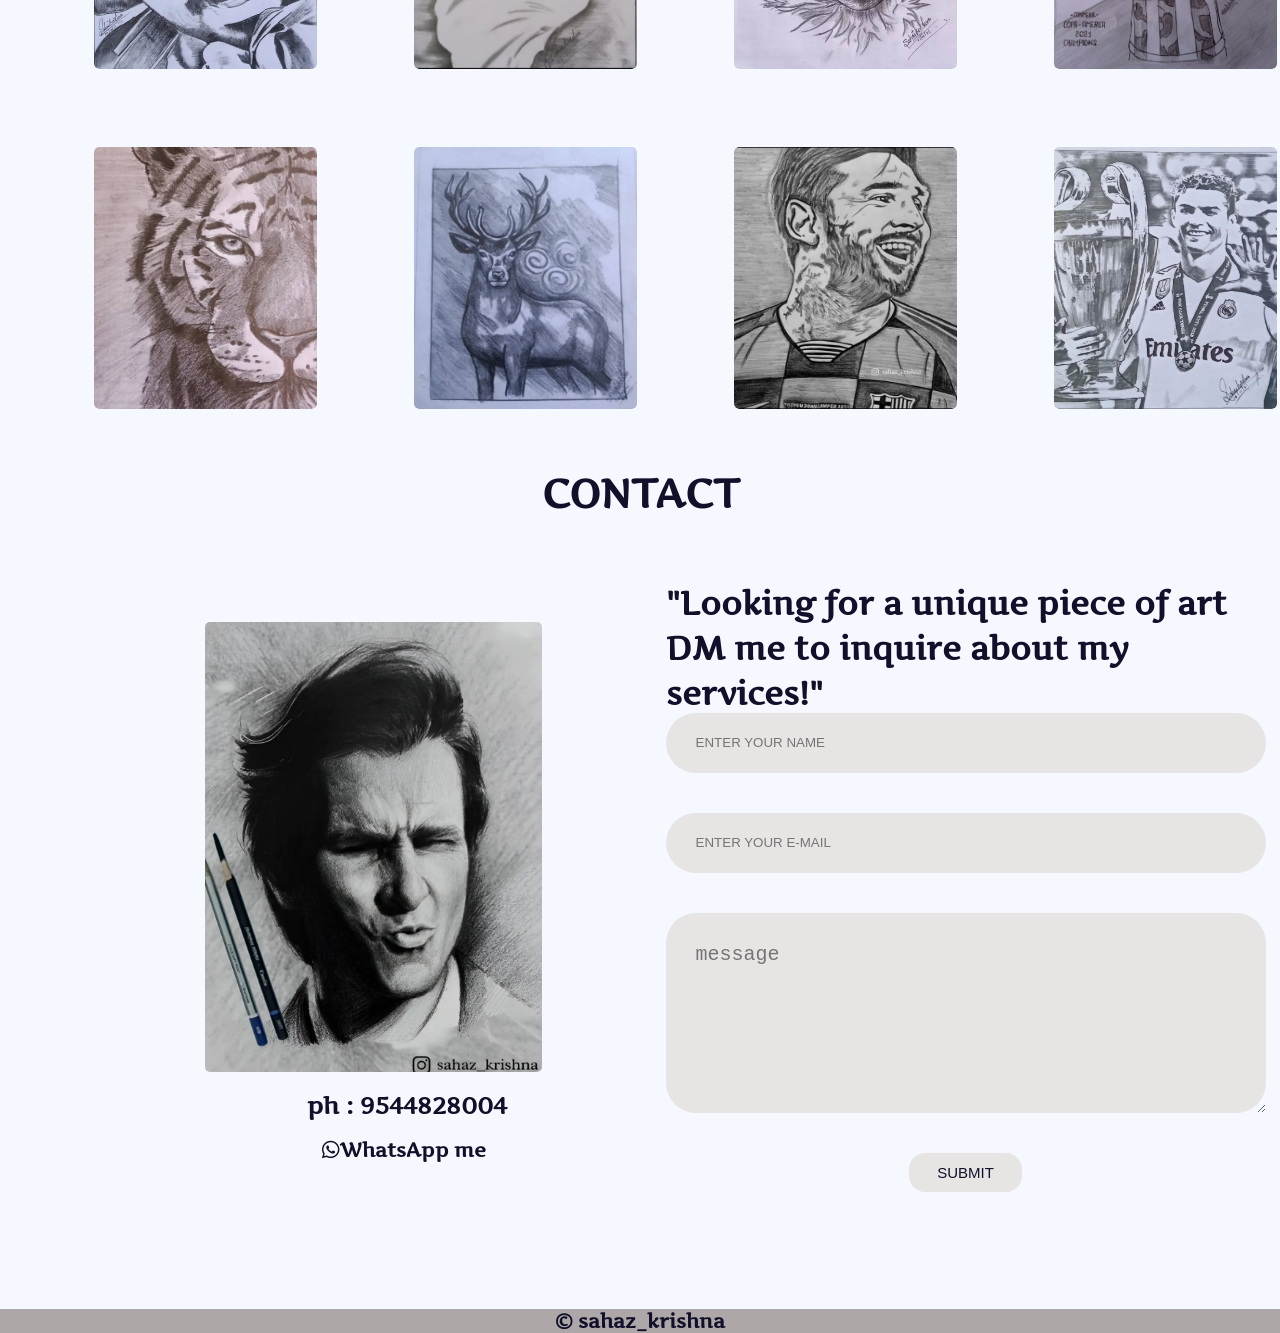
==== commit e3f2c918: "fifteenth-version" ====
--- a/index.html
+++ b/index.html
@@ -10,7 +10,9 @@
     <link href="https://fonts.googleapis.com/css2?family=Artifika&family=Orbitron:wght@400..900&family=Share+Tech+Mono&display=swap" rel="stylesheet">
     <link rel="stylesheet" href="https://cdnjs.cloudflare.com/ajax/libs/font-awesome/6.7.1/css/all.min.css" integrity="sha512-5Hs3dF2AEPkpNAR7UiOHba+lRSJNeM2ECkwxUIxC1Q/FLycGTbNapWXB4tP889k5T5Ju8fs4b1P5z/iB4nMfSQ==" crossorigin="anonymous" referrerpolicy="no-referrer" />
     <link rel="stylesheet" href="style.css">
-    <link rel="stylesheet" media="screen and (max-width:1000px)" href="phone.css">
+    <link rel="stylesheet" media="screen and (max-width:426px)" href="phone.css">
+    
+    
 </head>
 <body>
 <div id="home">
@@ -18,20 +20,25 @@
         <div class="logo">
             <h1>sahaz_krishna</h1>
         </div>
+        <div class="phnwa">
+            <a href="https://wa.me/919544828004"><p class="fa-brands fa-whatsapp"></p></a>
+        </div>
         <div class="travel">
             <i onclick="rembar()" class="fa-solid fa-xmark" ></i>
             <i onclick="bar()" class="fa-solid fa-bars"></i>
             <ul>
-                <li><a href="#home">HOME</a></li>
-                <li><a href="#pictures">PICTURES</a></li>
-                <li><a href="#contact">CONTACT</a></li>
+                <li><a href="https://wa.me/919544828004"><p class="fa-brands fa-whatsapp"></p></a></li>
+                <li><a class="a" href="#home">HOME</a></li>
+                <li><a class="a" href="#pictures">PICTURES</a></li>
+                <li><a class="a" href="#contact">CONTACT</a></li>
             </ul>
         </div>
+        
     </div>
     <!-- ...........photo............................................... -->
     <div class="text">
         <div class="text1">
-            <h1>&quot Drawing takes time <br> A line has time in it... &quot</h1>
+            <h1>&quot Drawing takes time <br> A line has time in it... &quot <br></h1>
         </div>
         <div class="card">
             <div class="logo2">
@@ -39,9 +46,11 @@
                 </div>
                 <div class="back">
                     <h2>Reach out to me for professional inquiries</h2>
-                    <a href="https://www.instagram.com/sahaz_krishna?utm_source=ig_web_button_share_sheet&igsh=ZDNlZDc0MzIxNw=="><i class="fa-brands fa-instagram"></i></a>
+                    <a class="inst" href="https://www.instagram.com/sahaz_krishna?utm_source=ig_web_button_share_sheet&igsh=ZDNlZDc0MzIxNw=="><p class="fa-brands fa-instagram">sahaz_krishna</p></a>
                     <br>
                     <h2>ph : 9544828004</h2>
+                    <br>
+                    <a class="waa" href="https://wa.me/919544828004"><p class="fa-brands fa-whatsapp"></p>WhatsApp me</a>
                 </div>
             </div>
         </div>
@@ -262,6 +271,9 @@
             <button type="submit" class="submit">SUBMIT</button>
         </div>
      </form>
+     <div class="wa">
+        <a href="https://wa.me/919544828004"><p class="fa-brands fa-whatsapp"></p>WhatsApp me</a>
+     </div>     
      <!-- ...................................copy-right.................................. -->
       <div class="copy">
         <h1>&copy sahaz_krishna</h1>
--- a/style.css
+++ b/style.css
@@ -26,8 +26,10 @@
     align-items: center;
 }
 .travel ul li{
-    list-style: none;
-    
+    list-style: none;   
+}
+.travel ul li p{
+    font-size: 35px;
 }
 .travel ul a{
     text-decoration: none;
@@ -36,7 +38,7 @@
     color: #110f29;
     position: relative;
 }
-.travel ul a::after{
+.travel ul .a::after{
     content: "";
     position: absolute;
     background-color: #110f29;
@@ -46,7 +48,7 @@
     left: 23px;
     transition: 0.5s;
 }
-.travel ul a:hover::after{
+.travel ul .a:hover::after{
     width: 57%;
 }
 .travel{
@@ -65,11 +67,11 @@
     position: relative;
 }
 .text .logo2{
-    height: 500px;
-    width: 345px;
+    height: 483px;
+    width: 375px;
     position: relative;
     top: 7px;
-    right: 318px;
+    right: 292px;
     background-color: #f5f8ff;
     transition: 1s;
     cursor: pointer;
@@ -82,6 +84,17 @@
     left: 114px;
     font-size: 40px;
 }
+.waa{
+    position: absolute;
+    top: 66%;
+    left: 29%;
+    font-size: 20px;
+    text-decoration: none;
+    font-weight: bold;
+    color: #110f29;
+    margin-top: 41px;
+    transition: 0.5s;
+}
 .front , .back{
     width: 100%;
     height: 100%;
@@ -90,7 +103,7 @@
     backface-visibility: hidden;
 }
 .front{
-    background: url(images/photo26messicup.jpg);
+    background: url(images/photo23messi.jpg);
     background-size: cover;
     
 }
@@ -103,12 +116,13 @@
     justify-content: center;
     text-align: center; 
 }
-.back a{
+.back .inst{
     position: absolute;
     top: 66%;
-    left: 46%;
-    font-size: 30px;
-    color: black;
+    left: 29%;
+    font-size: 17px;
+    font-weight: bold;
+    color: #110f29;
     transition: 0.5s;
 }
 .back a:hover{
@@ -140,6 +154,12 @@
     display: inline-block;
     cursor: pointer;
 }
+.form h2{
+    position: absolute;
+    top: 509px;
+    left: 307px;
+    font-size: 24px;
+}
 .grid div img{
     height: 262px;
     width: 223px;
@@ -163,17 +183,17 @@
 .popup img{
     position: absolute;
     top: 20%;
-    left: 30%;
+    left: 36%;
     height: 60%;
-    width: 40%;
+    width: 30%;
     border-radius: 5px;
 }
 .popup span{
     font-size: 40px;
-    color: #ada7a7;
+    color: black;
     position: absolute;
     top: 19%;
-    left: 68%;
+    left: 64%;
     z-index: 110;
     cursor: pointer;
 }
@@ -207,7 +227,7 @@
 .msg{
     position: relative;
     gap: 20px;
-    height: 100vh;
+    height: 727px;
 }
 .msg .inner{
     display: flex;
@@ -263,6 +283,21 @@
     color: black;
     transition: 0.5s;
 }
+.wa{
+    position: relative;
+}
+.wa a{
+    position: absolute;
+    top: -171px;
+    left: 322px;
+    text-decoration: none;
+    font-size: 20px;
+    color: #110f29;
+    font-weight: bold;
+}
+.phnwa{
+    display: none;
+}
 form a i:hover{
     color: #ada7a7;
     transform: translateY(-3px);
--- a/phone.css
+++ b/phone.css
@@ -1,6 +1,7 @@
 .logo h1{
-    font-size: 46px;
-    margin-top: 10px;
+    font-size: 21px;
+    margin-top: -31px;
+    margin-left: -79px;
 }
 .travel{
     position: fixed;
@@ -16,67 +17,113 @@
     display: block;
     position: absolute;
     top: 5%;
-    left: 12%;
-    font-size: 62px;
+    left: 13%;
+    font-size: 31px;
 }
 .travel ul li a{
-    font-size: 36px;
+    font-size: 14px;
     padding: 0px;
 }
 .travel .fa-bars{
     display: block;
     position: absolute;
-    top: 67px;
-    left: -53%;
-    font-size: 38px;
+    top: 49px;
+    left: -38%;
+    font-size: 17px;
     z-index: -2;
     transition: 0.5s;
 }
 .travel .fa-xmark{
     display: block;
     position: absolute;
-    top: 67px;
+    top: 45px;
     left: 100%;
-    font-size: 55px;
+    font-size: 25px;
     z-index: -2;
 }
-.travel ul a:hover::after{
-    left: 7px;
-}
+
+.travel ul .a::after{
+    content: "";
+    position: absolute;
+    background-color: #110f29;
+    height: 1px;
+    width: 0%;
+    top: 17px;
+    left: 3px;
+    transition: 0.5s; 
+}
+.travel ul li p {
+    font-size: 27px;
+    margin-top: 17px;
+}
+.back{
+    font-size: 12px;
+}
+
 /* .....................photo-adjust......................... */
 .text{
-    height: 1740px;
     margin-top: 10px;
-    width: 756px;
+    width: 425px;
+}
+.pictures h1 {
+    margin-top: -122px;
+    font-size: 22px;
+    margin-bottom: 10px;
 }
 .text .logo2 {
-    top: -172px;
-    right: 41px;
-    height: 1086px;
-    width: 666px;
+    top: -134px;
+    right: 90px;
+    height: 329px;
+    width: 245px;
     font-size: 28px;
 }
 .text .text1 h1 {
-    top: 1395px;
-    left: 68px;
-    font-size: 56px;
+    top: 414px;
+    left: 86px;
+    font-size: 23px;
+}
+.text .text1 h1 i{
+    position: absolute;
+    top: 10%;
 }
 .back a{
-    font-size: 80px;
+    left: 75px;
+    font-size: 13px;
+}
+.back a p{
+    font-size: 12px;
 }
 .pictures{
-    width: 756px;
+    width: 425px;
+}
+.msg .inner button {
+    outline: none;
+    border: none;
+    box-shadow: 2px 2px 2px;
+    background-color: hsl(0, 4%, 90%);
+    color: #110f29;
+    padding: 8px 23px;
+    font-size: 9px;
+    border-radius: 16px;
+    transition: 05s;
+    cursor: pointer;
 }
 .grid {
-    grid-template-columns: repeat(auto-fit, minmax(220px, 1fr));
-    grid-gap: 16px;
-    width: 658px;
+    grid-template-columns: repeat(auto-fit, minmax(150px, 1fr));
+    grid-gap: 0px;
+    margin-left: -78px;
+    width: 425px;
 }
 .grid div{
-    margin-left: 100px;
+    background: #f5f8ff;
+    height: 234px;
+    size: a3;
+    margin-top: 15px;
+    margin-left: 98px;
+    width: 191px;
 }
 #contact{
-    width: 756px;
+    width: 425px;
 }
 .form img{
     height: 337px;
@@ -85,44 +132,51 @@
 }
 .form h2{
     position: absolute;
-    top: 450px;
-    left: 142px;
+    top: 438px;
+    left: 164px;
+    font-size: 12px;
+}
+.form h1{
+    font-size: 13px;
+    left: 22%;
+    top: 9px;
+}
+.msg .inner input {
+    box-shadow: 2px 2px 2px;
+    width: 259px;
+    height: 0px;
+    padding: 16px;
+    outline-color: black;
+    font-size: 11px;
+}
+.msg .inner textarea{
+    box-shadow: 2px 2px 2px;
+    width: 262px;
     font-size: 17px;
-}
-.msg .inner{
-    left: 48%;
-}
-.form h1{
-    font-size: 18px;
-    left: 49%;
-    top: 48px;
-}
-.msg .inner input {
-    width: 349px;
-    padding: 20px;
-    outline-color: black;
-    font-size: 15px;
-}
-.msg .inner textarea{
-    width: 349px;
+    padding: 24px;
+    height: 113px;
     outline-color: black;
 }
 .form img{
     border-radius: 16px;
+    height: 199px;
+    display: none;
 }
 .msg .inner {
-    left: 48%;
-    top: 137px;
+    left: 20%;
+    top: 85px;
     border-radius: 10px;
 }
 form a i{
     top: 65%;
 }
 .msg{
-    height: 75vh;
+    height: 487px;
 }
 .grid div img{
     border-radius: 10px;
+    height: 233px;
+    width: 174px;
 }
 .grid div{
     background: #f5f8ff;
@@ -130,11 +184,11 @@
 .popup img{
     top: 30%;
     left: 25%;
-    height: 30%;
+    height: 37%;
     width: 50%;
 }
 .popup span{
-    font-size: 78px;
+    font-size: 35px;
     color: black;
     top: 29%;
     left: 68%;
@@ -143,5 +197,29 @@
     margin-bottom: 5px;
 }
 .copy h1{
-    margin-top: 140px;
+    text-align: center;
+    font-size: 11px;
+    background-color: #ada7a7;
+    margin-top: 40px;
+}
+.pictures h1 {
+    margin-top: -122px;
+    font-size: 22px;
+}
+.contact h1 {
+    font-size: 25px;
+}
+.wa a {
+    top: -9px;
+    left: 160px;
+    font-size: 13px;
+}
+.phnwa{
+    display: block;
+    text-decoration: none;
+    margin-bottom: 7px;
+}
+.phnwa a{
+    color: #110f29;
+    font-size: 24px;
 }
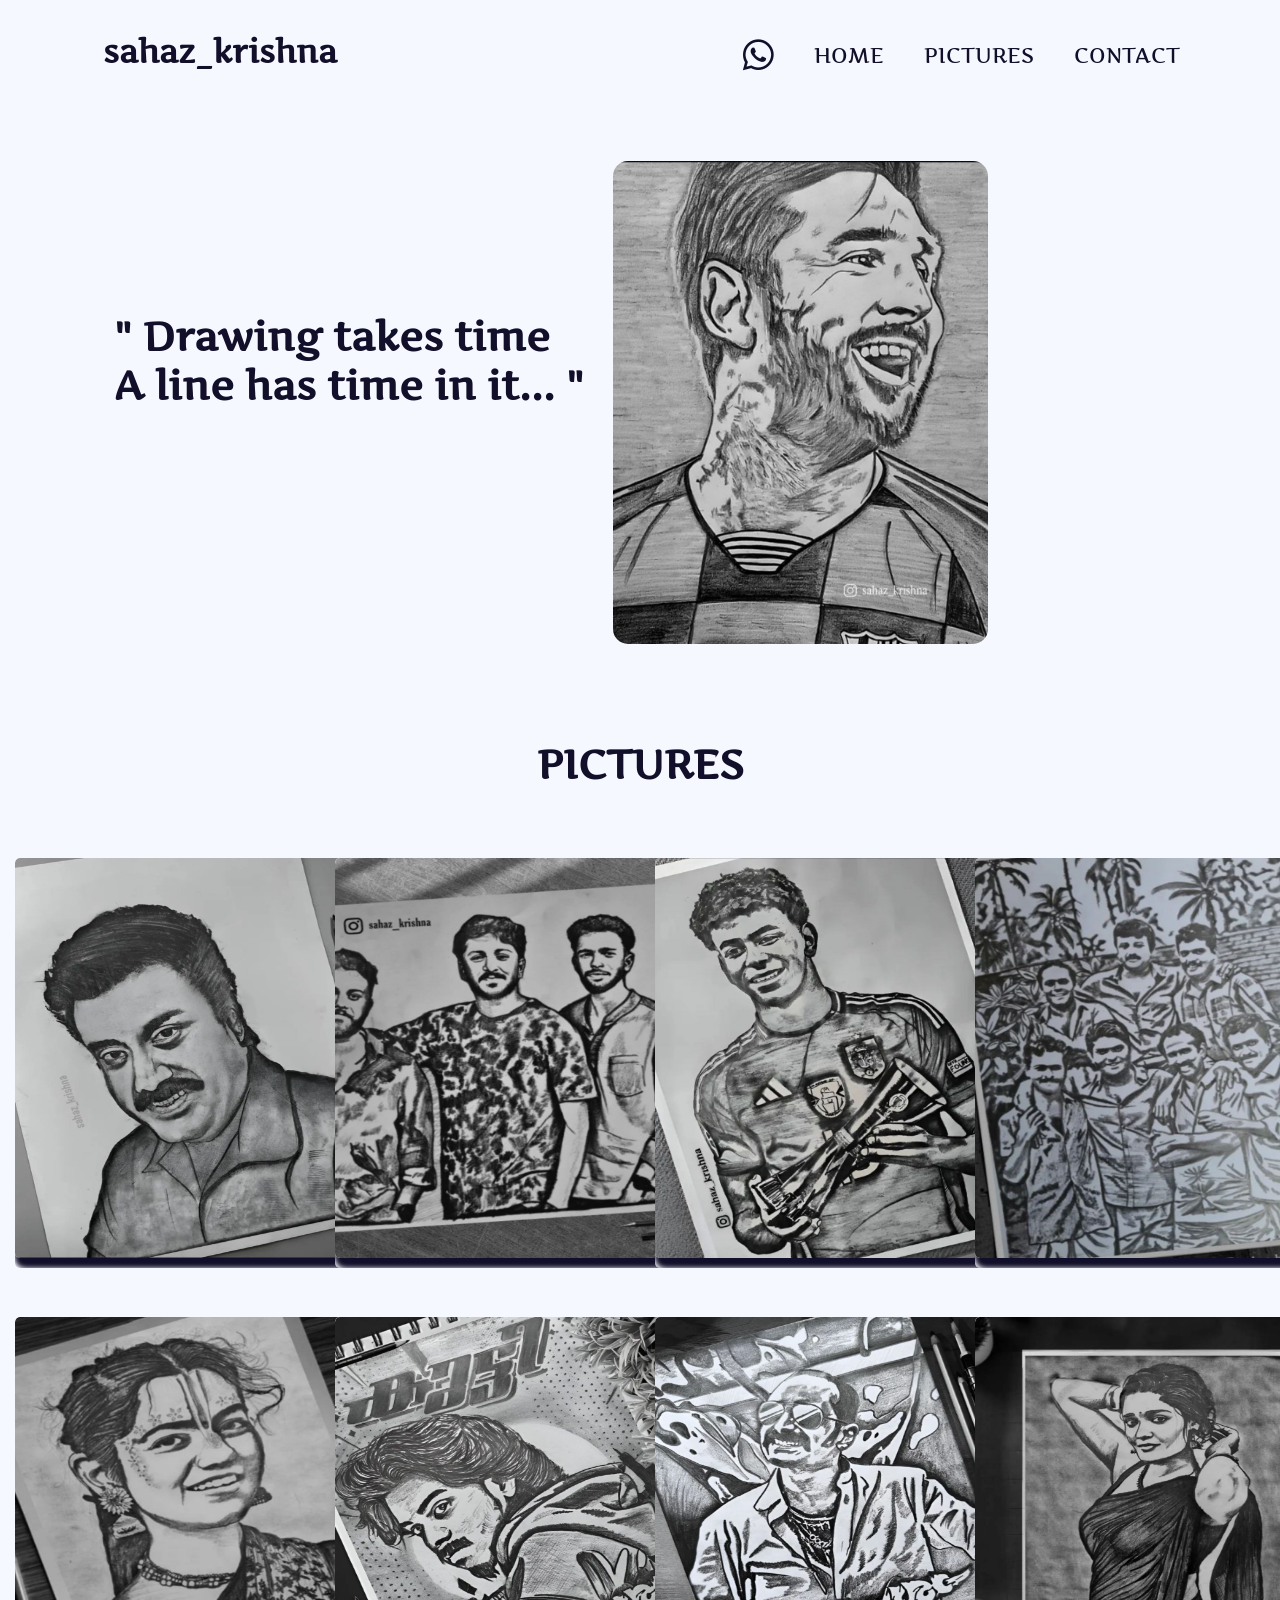
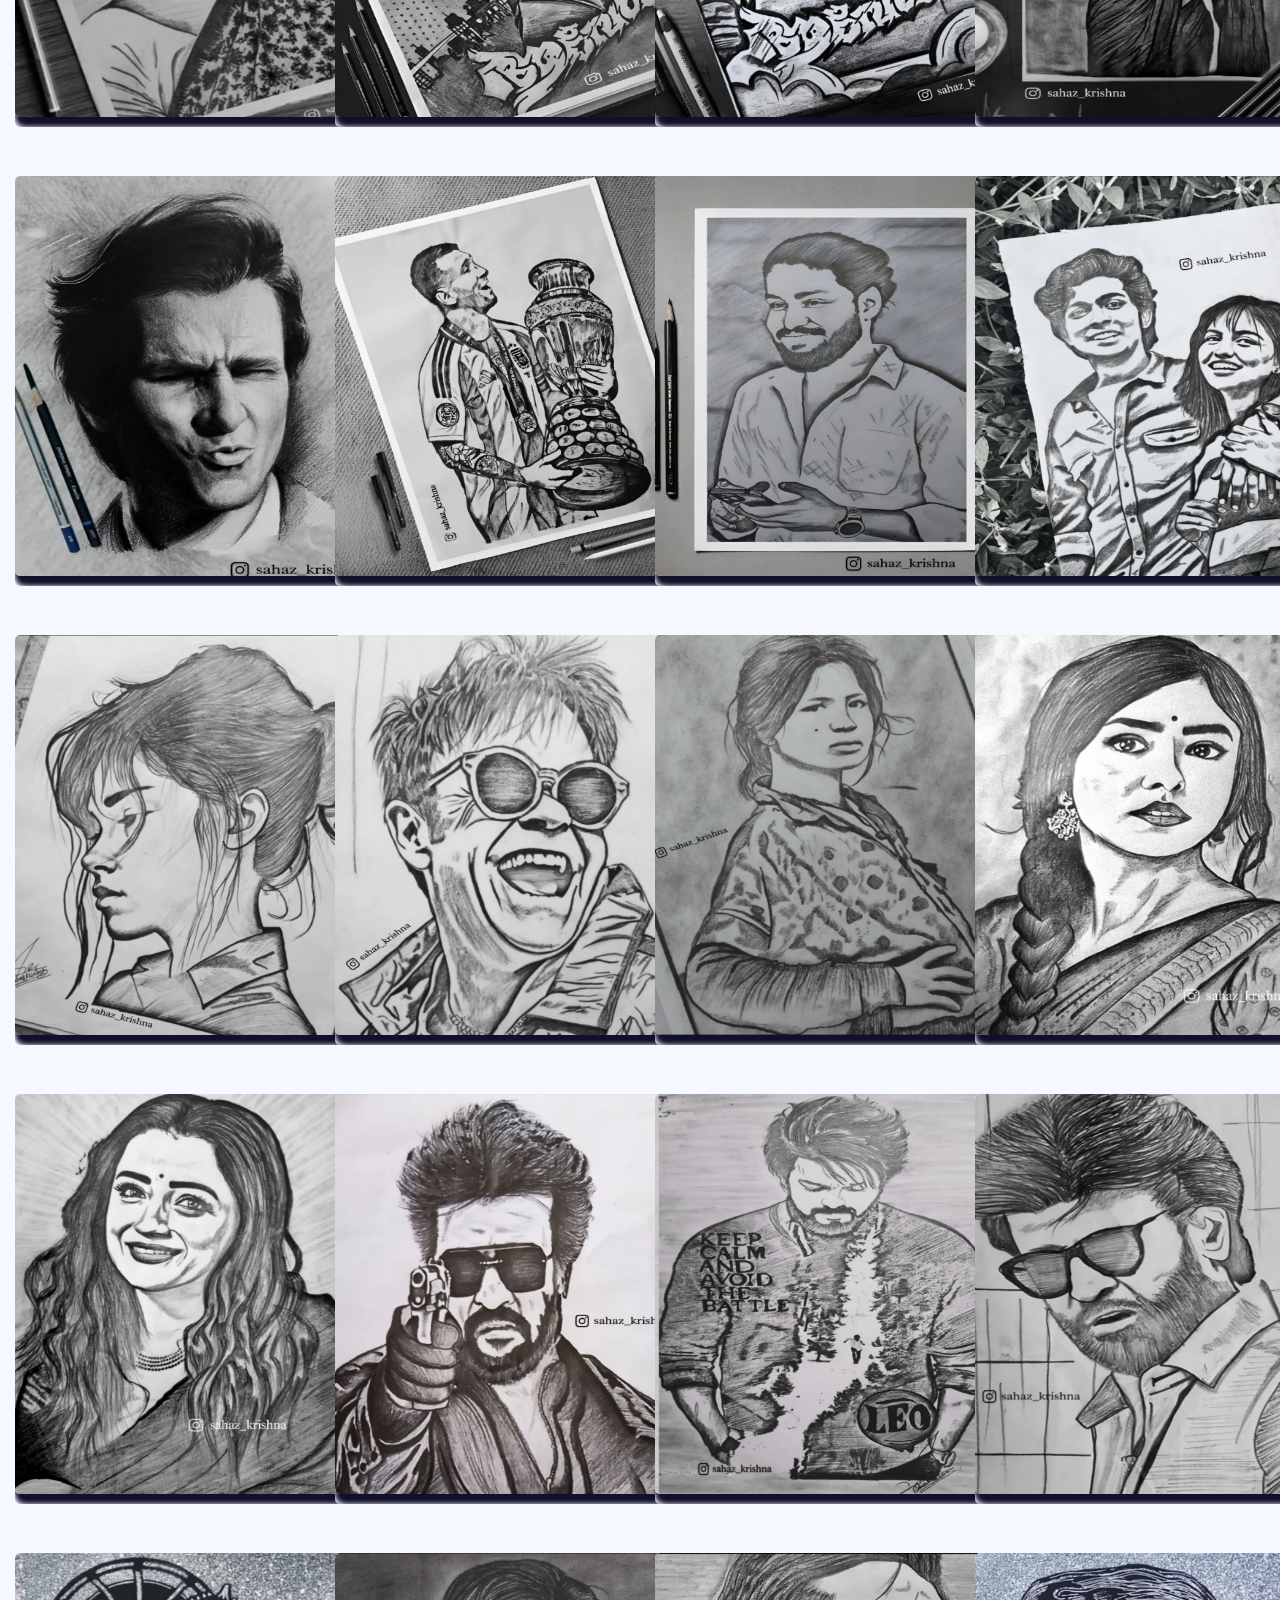
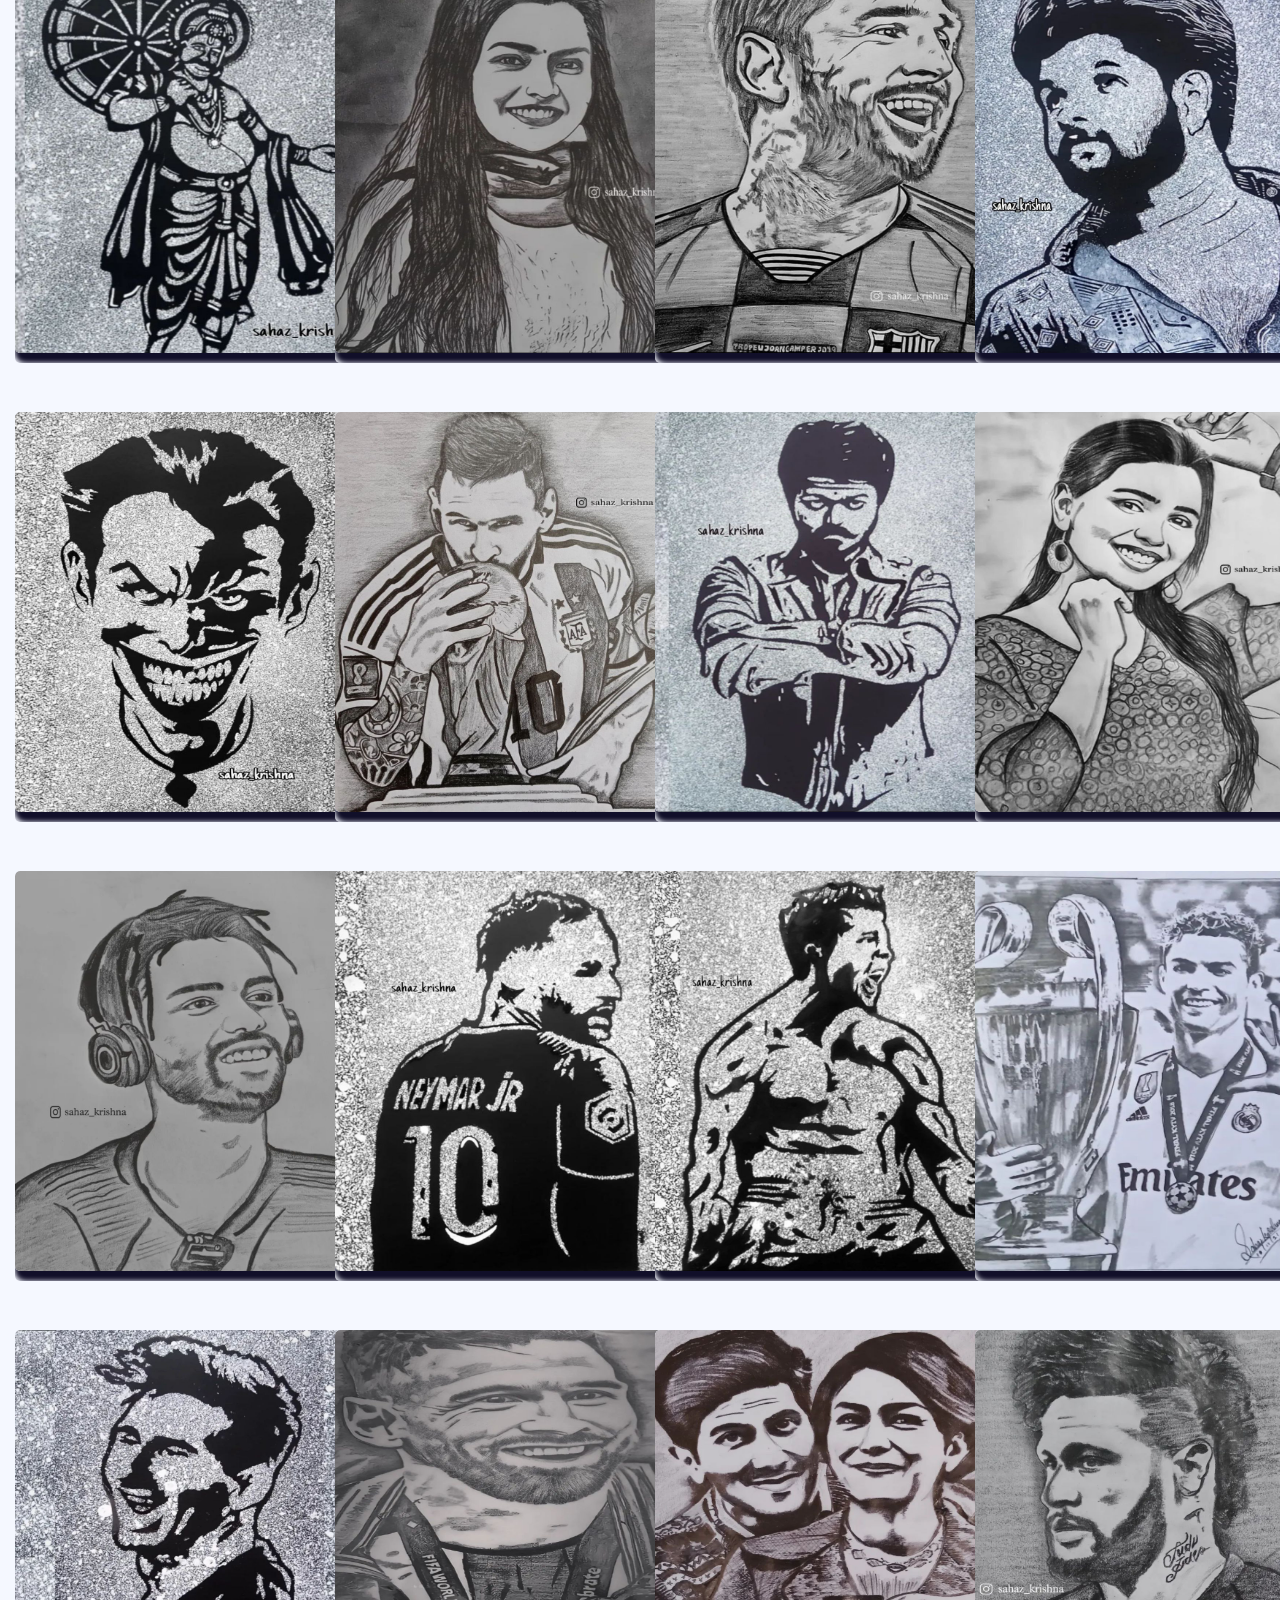
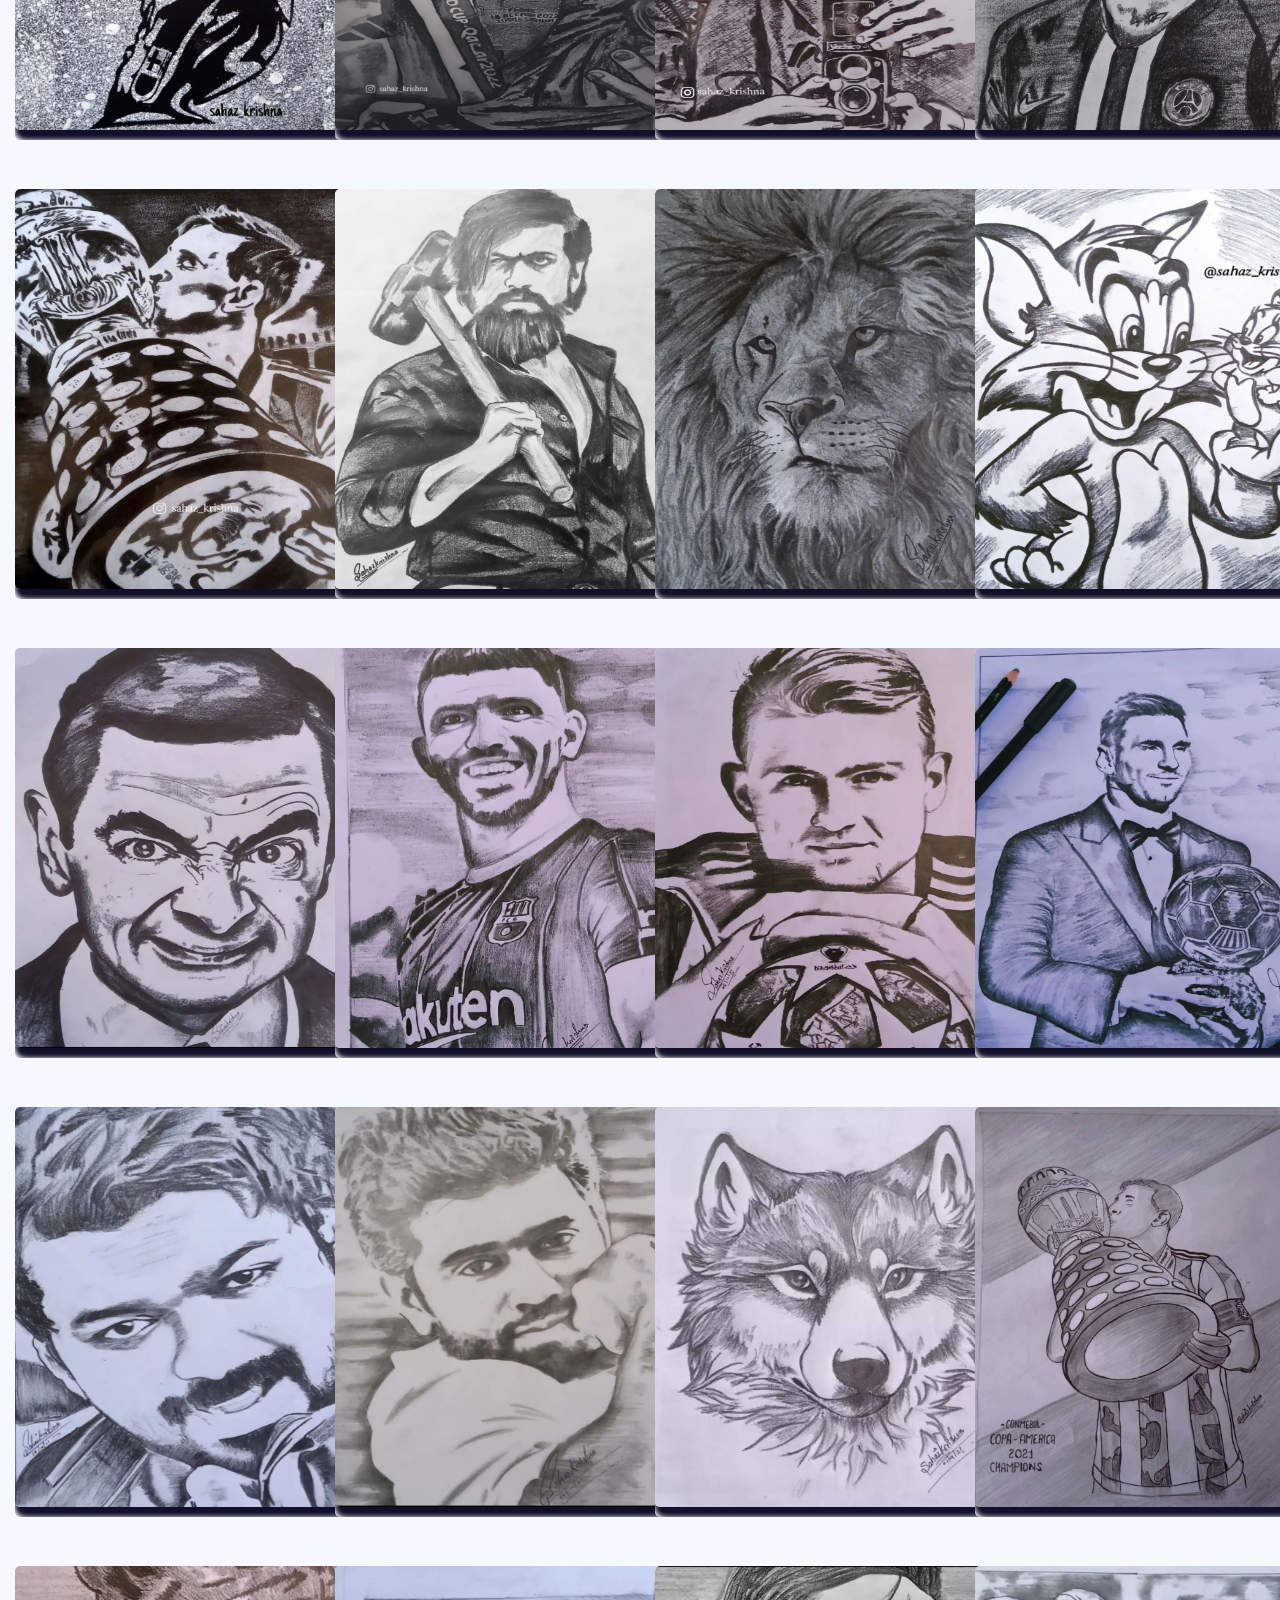
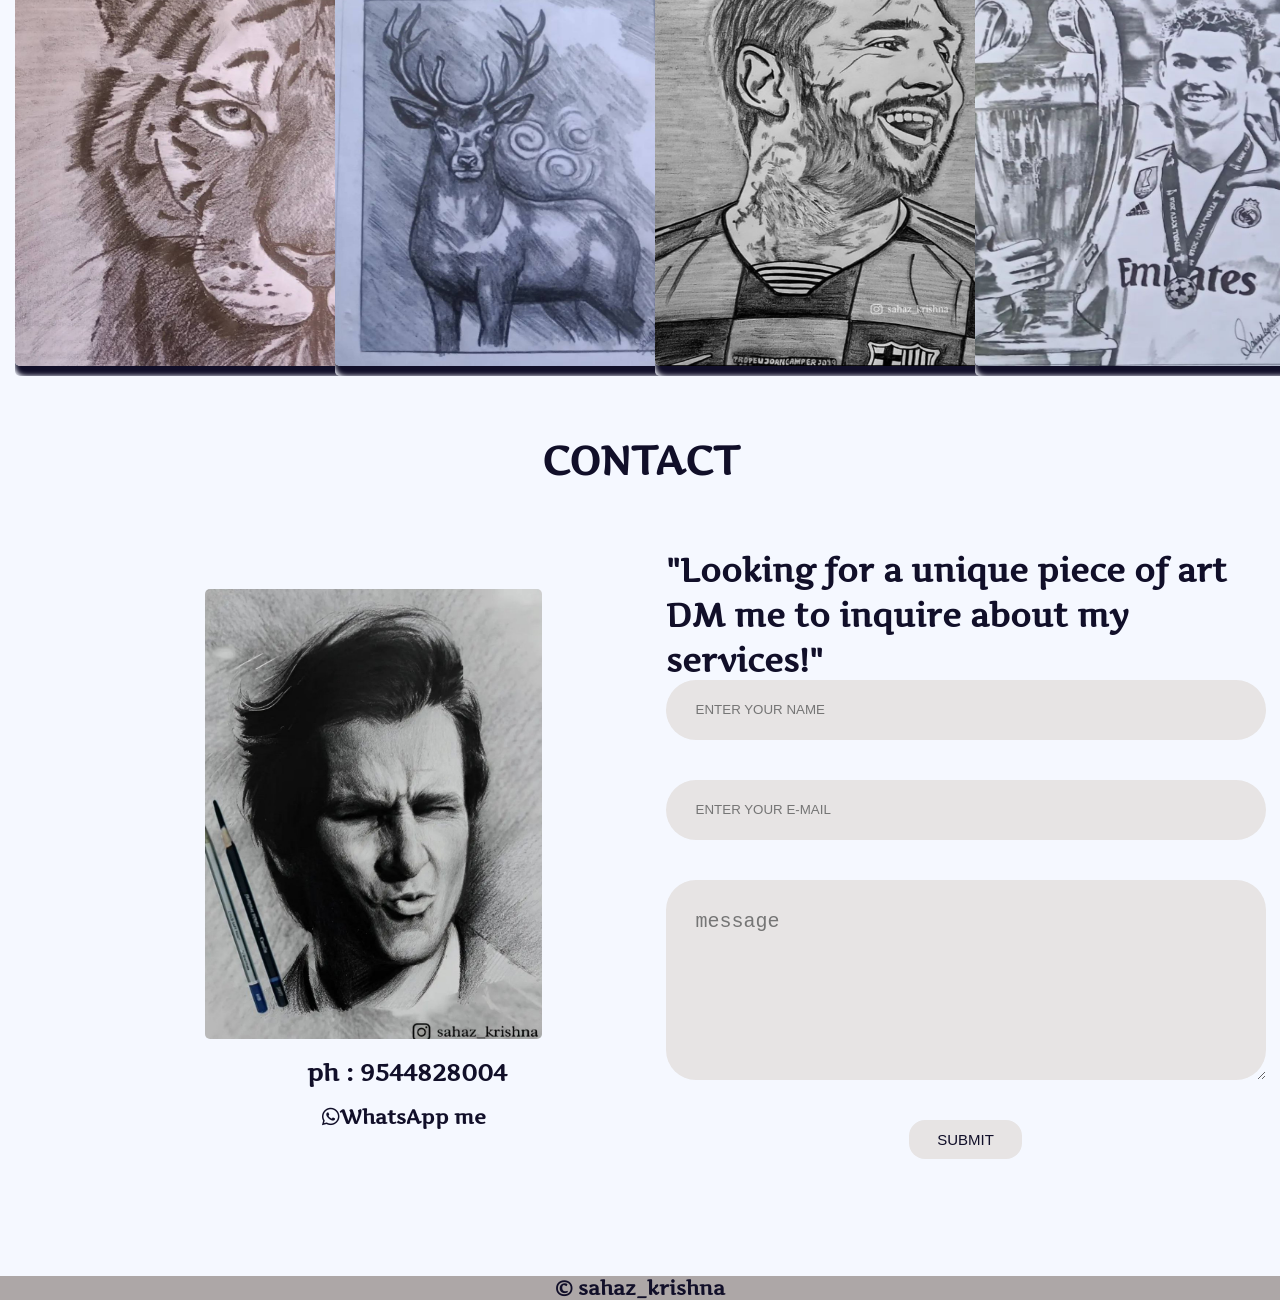
==== commit a019e19b: "sixteen-version" ====
--- a/index.html
+++ b/index.html
@@ -46,7 +46,7 @@
                 </div>
                 <div class="back">
                     <h2>Reach out to me for professional inquiries</h2>
-                    <a class="inst" href="https://www.instagram.com/sahaz_krishna?utm_source=ig_web_button_share_sheet&igsh=ZDNlZDc0MzIxNw=="><p class="fa-brands fa-instagram">sahaz_krishna</p></a>
+                    <a class="inst" href="https://www.instagram.com/sahaz_krishna?utm_source=ig_web_button_share_sheet&igsh=ZDNlZDc0MzIxNw=="><p class="fa-brands fa-instagram"></p>sahaz_krishna</a>
                     <br>
                     <h2>ph : 9544828004</h2>
                     <br>
--- a/style.css
+++ b/style.css
@@ -116,14 +116,21 @@
     justify-content: center;
     text-align: center; 
 }
-.back .inst{
-    position: absolute;
-    top: 66%;
-    left: 29%;
-    font-size: 17px;
+.back .inst {
+    position: absolute;
+    top: 67%;
+    left: 24%;
+    font-size: 22px;
     font-weight: bold;
     color: #110f29;
     transition: 0.5s;
+}
+.back a {
+    top: 358px;
+    left: 104px;
+    position: absolute;
+    text-decoration: none;
+    font-size: 20px;
 }
 .back a:hover{
     color: #110f29;
@@ -137,6 +144,7 @@
     text-align: center;
     margin-top: 30px;
     font-size: 40px;
+    margin-bottom: 20px;
 }
 .grid{
     display: grid;
@@ -145,10 +153,10 @@
 }
 .grid div{
     background-color: #f5f8ff;
-    margin-top: 78px;
-    margin-left: 94px;
-    height: 262px;
-    width: 223px;
+    margin-top: 49px;
+    margin-left: 15px;
+    height: 410px;
+    width: 350px;
     border-radius: 5px;
     overflow: hidden;
     display: inline-block;
@@ -161,11 +169,11 @@
     font-size: 24px;
 }
 .grid div img{
-    height: 262px;
-    width: 223px;
+    height: 400px;
+    width: 350px;
     border-radius: 5px;
     transition: 0.5s;
-
+    box-shadow: 5px 5px 5px 5px;
 }
 .grid div img:hover{
     scale: 1.1;
@@ -182,9 +190,9 @@
 }
 .popup img{
     position: absolute;
-    top: 20%;
+    top: 16%;
     left: 36%;
-    height: 60%;
+    height: 69%;
     width: 30%;
     border-radius: 5px;
 }
@@ -192,7 +200,7 @@
     font-size: 40px;
     color: black;
     position: absolute;
-    top: 19%;
+    top: 15%;
     left: 64%;
     z-index: 110;
     cursor: pointer;
--- a/phone.css
+++ b/phone.css
@@ -59,7 +59,6 @@
 .back{
     font-size: 12px;
 }
-
 /* .....................photo-adjust......................... */
 .text{
     margin-top: 10px;
@@ -85,10 +84,6 @@
 .text .text1 h1 i{
     position: absolute;
     top: 10%;
-}
-.back a{
-    left: 75px;
-    font-size: 13px;
 }
 .back a p{
     font-size: 12px;
@@ -108,11 +103,20 @@
     transition: 05s;
     cursor: pointer;
 }
+.back .inst{
+    position: absolute;
+    top: 67%;
+    left: 24%;
+    font-size: 16px;
+    font-weight: bold;
+    color: #110f29;
+    transition: 0.5s;
+}
 .grid {
     grid-template-columns: repeat(auto-fit, minmax(150px, 1fr));
     grid-gap: 0px;
-    margin-left: -78px;
-    width: 425px;
+    margin-left: -85px;
+    width: 412px;
 }
 .grid div{
     background: #f5f8ff;
@@ -176,7 +180,7 @@
 .grid div img{
     border-radius: 10px;
     height: 233px;
-    width: 174px;
+    width: 193px;
 }
 .grid div{
     background: #f5f8ff;
@@ -222,4 +226,10 @@
 .phnwa a{
     color: #110f29;
     font-size: 24px;
+}
+.back a{
+    position: absolute;
+    top: 226px;
+    font-size: 13px;
+    left: 66px;
 }
